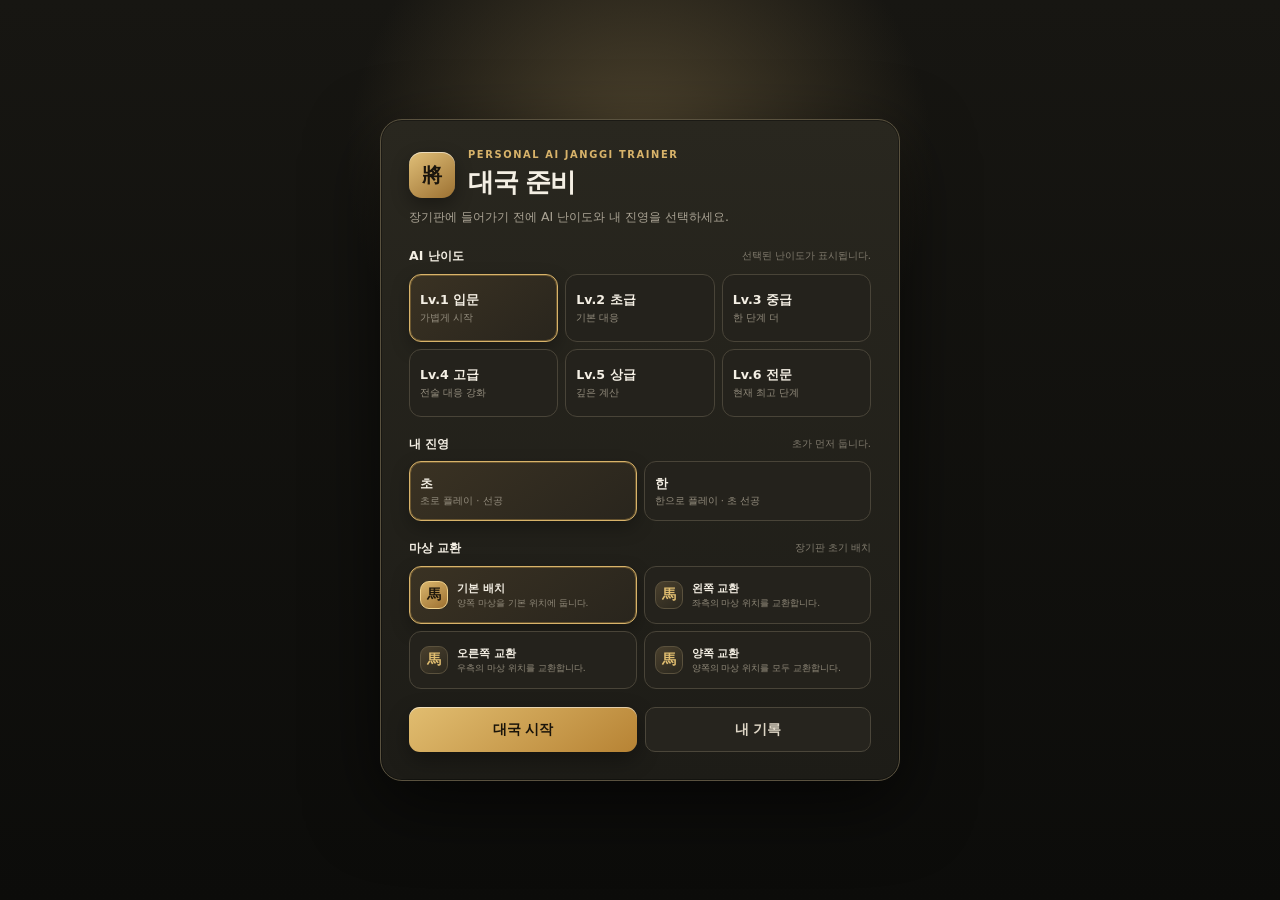
==== projects/personal-ai-janggi-trainer-by-gpt/index.html @ 37c1b03c "feat(progress): persist local outcomes and show learning results" ====
<!doctype html>
<html lang="ko">
<head>
  <meta charset="utf-8">
  <meta name="viewport" content="width=device-width, initial-scale=1">
  <title>개인용 AI 장기 훈련기</title>
  <style>
:root{
  color-scheme:dark;--bg:#10100e;--surface:#201f1a;--surface2:#29271f;
  --ink:#f4efe4;--muted:#aaa394;--line:#4a4437;--gold:#d8b36a;--gold2:#f0d18c;
  --cho:#00a63c;--han:#e30613;--board:#d9b16b;--board-dark:#5a3a1d;--board-grid:#69471f;
  --accent:#d7a94f;--shadow:0 24px 70px #0009;
}
*{box-sizing:border-box}[hidden]{display:none!important}
html,body{width:100%;height:100%;margin:0;overflow:hidden}
body{background:radial-gradient(circle at 50% -15%,#3a3427 0%,transparent 42%),linear-gradient(180deg,#171612 0%,#0c0c0a 100%);color:var(--ink);font:14px/1.4 system-ui,-apple-system,BlinkMacSystemFont,"Segoe UI",sans-serif;-webkit-font-smoothing:antialiased}
body:before{content:"";position:fixed;inset:0;pointer-events:none;opacity:.16;background:radial-gradient(circle at 50% 50%,transparent 0 48%,#000 100%)}
button,select{font:inherit}button{border:0}button:disabled{opacity:.45;cursor:wait}
button:focus-visible,select:focus-visible{outline:2px solid var(--gold2);outline-offset:2px}
.app-shell{width:100%;height:100dvh;position:relative}

/* Match lobby */
.setup-screen{position:absolute;inset:0;z-index:40;display:grid;place-items:center;padding:18px;background:radial-gradient(circle at 50% 18%,#51462f 0%,transparent 30%),linear-gradient(180deg,#171612 0%,#0c0c0a 100%)}
.setup-screen.modal{background:#070706d9;backdrop-filter:blur(10px);place-items:start center;overflow-y:auto;overscroll-behavior:contain}
.setup-card{width:min(520px,100%);max-height:calc(100dvh - 28px);overflow:auto;padding:28px;background:linear-gradient(180deg,#29271f 0%,#1d1c17 100%);border:1px solid #5a523f;border-radius:22px;box-shadow:var(--shadow),0 0 0 1px #0005 inset}
.setup-screen.modal .setup-card{width:min(500px,calc(100vw - 24px));padding:24px;max-height:none;overflow:visible;position:relative;z-index:1;pointer-events:auto;margin:auto 0}
.setup-brand{display:flex;align-items:center;gap:13px;margin-bottom:7px}
.brand-mark{width:46px;height:46px;border-radius:13px;display:grid;place-items:center;background:linear-gradient(145deg,#e0bf78,#9c7132);color:#1a150d;font-family:"Noto Serif CJK KR","Noto Serif KR",serif;font-weight:950;font-size:1.25rem;box-shadow:0 7px 18px #0005,inset 0 1px #fff8}
.setup-kicker{font-size:.62rem;color:var(--gold);font-weight:900;letter-spacing:.16em}
.setup-title{margin:2px 0 0;font-size:1.65rem;letter-spacing:-.05em}
.setup-subtitle{margin:0 0 22px;color:var(--muted);font-size:.78rem}
.setup-heading{display:flex;align-items:center;justify-content:space-between;gap:10px;margin:18px 0 9px}.setup-heading h2{margin:0;font-size:.78rem;font-weight:900}.setup-heading small{color:#817b6e;font-size:.62rem}
.level-grid{display:grid;grid-template-columns:repeat(3,minmax(0,1fr));gap:7px}
.level-option,.side-option{min-height:68px;padding:10px;border:1px solid #494438;border-radius:12px;background:#24221c;color:var(--ink);text-align:left;cursor:pointer;transition:border-color .15s,background .15s,transform .15s,box-shadow .15s}
.level-option:hover,.side-option:hover{transform:translateY(-1px);border-color:#71664f}
.level-option.selected,.side-option.selected{border-color:var(--gold);background:linear-gradient(145deg,#3a3223,#29251d);box-shadow:0 0 0 1px #d7a94f55 inset,0 7px 18px #0004}
.option-title{display:block;font-weight:900;font-size:.79rem}.option-sub{display:block;margin-top:3px;color:#948d7e;font-size:.62rem;line-height:1.3}
.side-grid{display:grid;grid-template-columns:1fr 1fr;gap:7px}.side-option{min-height:60px}
.setup-select-row{display:grid;grid-template-columns:70px minmax(0,1fr);gap:8px;align-items:center}.setup-select-row label{font-size:.68rem;font-weight:850;color:#a39b8b}
.setup-variant-grid{display:grid;grid-template-columns:repeat(2,minmax(0,1fr));gap:7px}
.setup-variant{min-height:58px;padding:8px 10px;display:flex;align-items:center;gap:9px;border:1px solid #494438;border-radius:12px;background:#24221c;color:var(--ink);text-align:left;cursor:pointer;transition:border-color .15s,background .15s,transform .15s,box-shadow .15s}
.setup-variant:hover{transform:translateY(-1px);border-color:#71664f}
.setup-variant.selected{border-color:var(--gold);background:linear-gradient(145deg,#3a3223,#29251d);box-shadow:0 0 0 1px #d7a94f55 inset,0 7px 18px #0004}
.setup-variant:disabled{opacity:.45;cursor:wait;transform:none}
.variant-mark{width:28px;height:28px;display:grid;place-items:center;flex:none;border-radius:9px;background:linear-gradient(145deg,#4a402d,#2a271e);border:1px solid #5a513d;color:#e0bd70;font-family:"Noto Serif CJK KR","Noto Serif KR",serif;font-size:.88rem;font-weight:950}
.setup-variant.selected .variant-mark{background:linear-gradient(145deg,#d9b56c,#9d7030);color:#1d160b;border-color:#f0d18c}
.variant-copy{min-width:0}.variant-title{display:block;font-size:.69rem;font-weight:900}.variant-sub{display:block;margin-top:2px;color:#918a7a;font-size:.57rem;line-height:1.2}
.setup-actions{display:flex;gap:8px;margin-top:18px}.setup-actions button{flex:1}
.primary{min-height:45px;padding:9px 14px;border-radius:11px;background:linear-gradient(145deg,#e1bd70,#b78334);color:#1a140a;font-weight:950;box-shadow:0 8px 22px #0005,inset 0 1px #fff8}
.secondary{min-height:40px;padding:8px 12px;border-radius:10px;background:#26241e;color:#ddd5c5;border:1px solid #4b463a;font-weight:850}
.setup-cancel{display:none}
.visually-hidden-select{position:absolute!important;width:1px!important;height:1px!important;padding:0!important;margin:-1px!important;overflow:hidden!important;clip:rect(0,0,0,0)!important;white-space:nowrap!important;border:0!important;opacity:0!important;pointer-events:none!important}

/* Game HUD */
.game-screen{width:100%;height:100dvh;display:grid;grid-template-rows:46px minmax(0,1fr) 46px;gap:5px;padding:7px 9px 8px;position:relative}
.game-header{display:grid;grid-template-columns:minmax(0,1fr) auto minmax(0,1fr);gap:8px;align-items:center;min-width:0}
.game-brand{display:flex;align-items:center;gap:8px;min-width:0}.game-brand .brand-mark{width:30px;height:30px;border-radius:9px;font-size:.8rem}
.game-brand-text{min-width:0}.game-title{font-weight:950;font-size:.82rem;white-space:nowrap;overflow:hidden;text-overflow:ellipsis}.game-sub{font-size:.57rem;color:#8e887c;white-space:nowrap;overflow:hidden;text-overflow:ellipsis}
.turn-chip{display:inline-flex;align-items:center;justify-content:center;gap:6px;min-width:104px;padding:6px 11px;border:1px solid #4c4639;border-radius:999px;background:#24221c;font-size:.65rem;font-weight:900;box-shadow:0 3px 12px #0004}
.turn-dot{width:7px;height:7px;border-radius:50%;background:var(--gold)}
.game-header-actions{display:flex;justify-content:flex-end;gap:6px}.replay-button{min-height:34px;padding:7px 11px;border:1px solid #4b463a;border-radius:10px;background:#24221c;color:#eee5d3;font-weight:900}
.game-main{min-width:0;min-height:0;display:grid;grid-template-rows:auto minmax(0,1fr) auto;gap:4px}
.players{display:contents}
.player-card.opponent{grid-column:1;grid-row:1}
.board-wrap{grid-column:1;grid-row:2}
.player-card.me{grid-column:1;grid-row:3}
.player-card{min-width:0;padding:6px 9px;border:1px solid #403c32;border-radius:10px;background:linear-gradient(180deg,#24231e,#1c1b17);box-shadow:0 4px 14px #0004}
.player-card.me{border-color:#6b5731}.player-card.opponent{border-color:#3f3b31}.players>.status-chip{display:none}
.player-top{display:flex;align-items:center;gap:6px;min-width:0}.player-dot{width:7px;height:7px;border-radius:50%;background:#888175;flex:none}
.player-card.side-cho .player-dot{background:var(--cho)}.player-card.side-han .player-dot{background:var(--han)}
.player-name{font-size:.67rem;font-weight:900;white-space:nowrap;overflow:hidden;text-overflow:ellipsis}.player-level{margin-left:auto;color:#9d9586;font-size:.58rem;white-space:nowrap}.player-sub{display:none}
.board-wrap{min-width:0;min-height:0;display:grid;place-items:center;overflow:hidden}
.board{position:relative;width:min(82vw,calc((100dvh - 188px) * 8 / 9),900px);height:auto;aspect-ratio:8/9;background:var(--board);border:7px solid var(--board-dark);border-radius:8px;box-shadow:0 22px 50px #0009,0 3px 8px #0005,inset 0 0 0 1px #e4bd7a;touch-action:manipulation;overflow:hidden}
.board:before{content:"";position:absolute;inset:0;pointer-events:none;box-shadow:inset 0 0 28px #5b391c2b}
.board-lines{position:absolute;inset:5%;width:90%;height:90%;pointer-events:none}.board-lines g{stroke:var(--board-grid)}
.cell{position:absolute;box-sizing:border-box;display:grid;place-items:center;width:8.4%;aspect-ratio:1;left:0;top:0;margin:0;padding:0;transform:translate(-50%,-50%);background:transparent;color:#211605;border:0;cursor:pointer;z-index:1;touch-action:manipulation;-webkit-tap-highlight-color:transparent}
.cell.legal{border-radius:50%;box-shadow:inset 0 0 0 3px #fff3a0;background:#d6a94c26}.cell.selected{outline:4px solid #e7b953;outline-offset:-2px;border-radius:50%}
.cell.selected .piece{box-shadow:0 0 0 4px #e7b953,0 3px 6px #0006,inset 0 0 0 1px #fff9}
.cell.last-move-from{outline:2px dashed #e0b15a;outline-offset:-4px;background:#d9a94b12}.cell.last-move-to{outline:3px solid #e0b15a;outline-offset:-4px;background:#d9a94b2a}
.cell.last-move-to .piece{box-shadow:0 0 0 3px #e0b15a,0 3px 6px #0005,inset 0 0 0 1px #fff}
.piece{width:82%;aspect-ratio:1;border-radius:50%;display:grid;place-items:center;overflow:hidden;background:radial-gradient(circle at 35% 28%,#fffdf7 0%,#f2e4ca 48%,#d6c09b 100%);border:2px solid #6e5a3f;box-shadow:0 3px 6px #0005,inset 0 0 0 1px #fff9;font-family:"Noto Serif CJK KR","Noto Serif KR",serif;font-weight:900;line-height:.95;font-size:clamp(16px,3.2vh,30px);letter-spacing:-.08em;padding:0 .03em;white-space:nowrap}
.piece-cho{color:var(--cho);border-color:#00832f}.piece-han{color:var(--han);border-color:#b8000d}
.board-message{position:absolute;left:50%;top:50%;transform:translate(-50%,-50%);z-index:5;min-width:52%;max-width:82%;padding:13px 17px;border-radius:13px;background:#171611ed;color:#fff;text-align:center;pointer-events:none;box-shadow:0 16px 35px #0008;border:1px solid #66583d;font-weight:950;line-height:1.25;font-size:clamp(17px,3.3vh,28px);opacity:0;visibility:hidden;transition:opacity .15s ease,visibility .15s ease}
.board-message.visible{opacity:1;visibility:visible}.board-message-sub{display:block;margin-top:5px;font-size:.53em;font-weight:700;color:#c8c0af}.board-message.thinking .board-message-sub{animation:boardPulse 1.1s ease-in-out infinite}
@keyframes boardPulse{0%,100%{opacity:.5}50%{opacity:1}}
.game-footer{display:grid;grid-template-columns:minmax(0,1fr) auto;gap:7px;align-items:center}
.comment-card{min-width:0;padding:6px 10px;border:1px solid #403c32;border-radius:10px;background:#1e1d18e8;box-shadow:0 4px 14px #0004}
.comment-label{color:var(--gold);font-size:.55rem;font-weight:900;letter-spacing:.04em}#status{margin:1px 0 0;font-size:.66rem;font-weight:800;color:#d8d0c0;white-space:nowrap;overflow:hidden;text-overflow:ellipsis}
.game-actions{display:flex;gap:6px}.game-actions .secondary{min-height:35px;padding:6px 10px}#engine{display:none}
.sr-only{position:absolute;width:1px;height:1px;padding:0;margin:-1px;overflow:hidden;clip:rect(0,0,0,0);white-space:nowrap;border:0}
.match-result{position:absolute;z-index:20;left:50%;top:50%;transform:translate(-50%,-50%);width:min(520px,calc(100vw - 24px));padding:18px;background:linear-gradient(180deg,#29271f,#1d1c17);border:1px solid #5a523f;border-radius:18px;box-shadow:0 28px 70px #000b}
.match-result[hidden]{display:none}.result-header{display:flex;align-items:flex-start;gap:8px}.result-kicker{font-size:.57rem;font-weight:900;color:var(--gold);letter-spacing:.08em}.match-result h2{margin:2px 0 0;font-size:1rem}
.result-badge{margin-left:auto;padding:5px 8px;border-radius:999px;background:#24221c;border:1px solid #4a4437;font-size:.59rem;font-weight:900}
.result-grid{display:flex;gap:6px;margin-top:10px}.result-stat{flex:1;padding:8px;border:1px solid #403c32;border-radius:9px;background:#211f1a;min-width:0}.result-stat span{display:block;color:#8f887a;font-size:.55rem}.result-stat strong{display:block;margin-top:2px;font-size:.68rem;white-space:nowrap;overflow:hidden;text-overflow:ellipsis}
.result-note{margin:9px 0 0;color:#989182;font-size:.65rem;line-height:1.45}.result-actions{display:grid;grid-template-columns:1fr 1fr 1fr;gap:6px;margin-top:12px}
.utility-modal{position:fixed;inset:0;z-index:80;display:grid;place-items:center;padding:12px;background:#050504d9;backdrop-filter:blur(9px)}
.utility-modal[hidden]{display:none!important}
.utility-card{width:min(760px,100%);max-height:90dvh;overflow:auto;padding:18px;background:linear-gradient(180deg,#29271f,#1d1c17);border:1px solid #5a523f;border-radius:18px;box-shadow:0 28px 70px #000b}
.utility-head{display:flex;align-items:center;gap:12px;margin-bottom:12px}
.utility-head h2{font-size:1.05rem;margin:0}.utility-subtitle{color:#a69e8d;font-size:.68rem;margin:3px 0 0}
.utility-close{margin-left:auto;min-width:38px;min-height:36px;border:1px solid #4b463a;border-radius:10px;background:#24221c;color:#eee5d3;font-weight:900}
.utility-content{display:grid;gap:12px}
.learning-section{padding:12px;border:1px solid #403c32;border-radius:12px;background:#211f1a;min-width:0}
.learning-section h3{margin:0 0 9px;font-size:.82rem;color:#e8d5a8}
.learning-section[hidden]{display:none!important}
.analysis-grid{display:grid;grid-template-columns:repeat(2,minmax(0,1fr));gap:8px}
.analysis-field{padding:8px;border:1px solid #403c32;border-radius:9px;background:#191814;min-width:0}
.analysis-field span{display:block;font-size:.62rem;color:#9d9586}
.analysis-field strong{display:block;margin-top:3px;font-size:.78rem;overflow-wrap:anywhere}
.analysis-copy{font-size:.76rem;line-height:1.5;color:#e0d8c8;margin:9px 0 0;white-space:pre-wrap;overflow-wrap:anywhere}
.learning-section ul{margin:7px 0 0;padding-left:20px;display:grid;gap:6px;font-size:.74rem;line-height:1.45}
.progress-summary{display:grid;grid-template-columns:repeat(4,minmax(0,1fr));gap:7px}
.progress-stat{padding:10px;border:1px solid #403c32;border-radius:10px;background:#191814;min-width:0}
.progress-stat span{display:block;font-size:.62rem;color:#9d9586}
.progress-stat strong{display:block;margin-top:4px;font-size:1rem;overflow-wrap:anywhere}
.progress-level-row{display:grid;grid-template-columns:80px 1fr auto;gap:8px;align-items:center;margin:8px 0;font-size:.72rem}
.progress-track{height:7px;border-radius:999px;background:#3b382f;overflow:hidden}
.progress-track span{display:block;height:100%;background:linear-gradient(90deg,#a8803a,#e1bf72);border-radius:999px}
.progress-note{font-size:.68rem;line-height:1.5;color:#a69e8d;margin:0 0 10px}
.utility-actions{display:flex;justify-content:flex-end;gap:8px;margin-top:12px}
.utility-actions button{min-height:38px}
@media (max-width:600px){
 .utility-card{padding:13px;max-height:92dvh}.analysis-grid{grid-template-columns:1fr 1fr}.progress-summary{grid-template-columns:repeat(2,minmax(0,1fr))}
 .progress-level-row{grid-template-columns:65px minmax(30px,1fr) auto;gap:6px;font-size:.65rem}
 .result-actions{grid-template-columns:1fr}.match-result{max-height:88dvh;overflow:auto}
}
@media (max-width:600px){
  .game-screen{grid-template-rows:40px minmax(0,1fr) 43px;padding:5px 6px 6px;gap:3px}.game-brand .brand-mark{width:27px;height:27px;font-size:.72rem}
  .game-title{font-size:.72rem}.game-sub{display:none}.turn-chip{min-width:90px;padding:5px 8px;font-size:.58rem}.replay-button{min-height:30px;padding:5px 8px;font-size:.62rem}
  .players{gap:4px}.player-card{padding:5px 7px}.player-name{font-size:.6rem}.player-level{font-size:.52rem}
  .board{width:min(94vw,calc((100dvh - 164px) * 8 / 9));border-width:5px}.piece{font-size:clamp(16px,4.5vw,25px)}
  .setup-variant-grid{grid-template-columns:1fr}.setup-variant{min-height:54px}
  .comment-card{padding:5px 8px}.comment-label{font-size:.5rem}#status{font-size:.58rem}.game-actions .secondary{min-height:32px;padding:5px 7px;font-size:.58rem}
  .setup-card{padding:22px 18px}.setup-title{font-size:1.4rem}.level-option{min-height:62px;padding:8px}.option-title{font-size:.72rem}.option-sub{font-size:.57rem}
}
@media (max-height:620px) and (min-width:601px){
  .game-screen{grid-template-rows:40px minmax(0,1fr) 40px;padding:5px;gap:3px}.player-card{padding:4px 8px}.board{width:min(70vw,calc((100dvh - 100px) * 8 / 9))}
}
</style>
</head>
<body>
<main class="app-shell">
  <section id="setup-screen" class="setup-screen" aria-label="대국 설정">
    <div class="setup-card">
      <div class="setup-brand">
        <div class="brand-mark" aria-hidden="true">將</div>
        <div>
          <div class="setup-kicker">PERSONAL AI JANGGI TRAINER</div>
          <h1 class="setup-title">대국 준비</h1>
        </div>
      </div>
      <p class="setup-subtitle">장기판에 들어가기 전에 AI 난이도와 내 진영을 선택하세요.</p>

      <div class="setup-heading"><h2>AI 난이도</h2><small id="ai-level-note">선택된 난이도가 표시됩니다.</small></div>
      <div class="level-grid" id="ai-level-options">
        <button class="level-option selected" type="button" data-level="1"><span class="option-title">Lv.1 입문</span><span class="option-sub">가볍게 시작</span></button>
        <button class="level-option" type="button" data-level="2"><span class="option-title">Lv.2 초급</span><span class="option-sub">기본 대응</span></button>
        <button class="level-option" type="button" data-level="3"><span class="option-title">Lv.3 중급</span><span class="option-sub">한 단계 더</span></button>
        <button class="level-option" type="button" data-level="4"><span class="option-title">Lv.4 고급</span><span class="option-sub">전술 대응 강화</span></button>
        <button class="level-option" type="button" data-level="5"><span class="option-title">Lv.5 상급</span><span class="option-sub">깊은 계산</span></button>
        <button class="level-option" type="button" data-level="6"><span class="option-title">Lv.6 전문</span><span class="option-sub">현재 최고 단계</span></button>
      </div>

      <div class="setup-heading"><h2>내 진영</h2><small id="orientation-note">초가 먼저 둡니다.</small></div>
      <div class="side-grid" id="side-options">
        <button class="side-option selected" type="button" data-side="cho"><span class="option-title">초</span><span class="option-sub">초로 플레이 · 선공</span></button>
        <button class="side-option" type="button" data-side="han"><span class="option-title">한</span><span class="option-sub">한으로 플레이 · 초 선공</span></button>
      </div>

      <div class="setup-heading"><h2>마상 교환</h2><small>장기판 초기 배치</small></div>
      <div class="setup-variant-grid" id="setup-variant-options">
        <button class="setup-variant selected" type="button" data-setup="classic" aria-pressed="true"><span class="variant-mark" aria-hidden="true">馬</span><span class="variant-copy"><span class="variant-title">기본 배치</span><span class="variant-sub">양쪽 마상을 기본 위치에 둡니다.</span></span></button>
        <button class="setup-variant" type="button" data-setup="left" aria-pressed="false"><span class="variant-mark" aria-hidden="true">馬</span><span class="variant-copy"><span class="variant-title">왼쪽 교환</span><span class="variant-sub">좌측의 마상 위치를 교환합니다.</span></span></button>
        <button class="setup-variant" type="button" data-setup="right" aria-pressed="false"><span class="variant-mark" aria-hidden="true">馬</span><span class="variant-copy"><span class="variant-title">오른쪽 교환</span><span class="variant-sub">우측의 마상 위치를 교환합니다.</span></span></button>
        <button class="setup-variant" type="button" data-setup="both" aria-pressed="false"><span class="variant-mark" aria-hidden="true">馬</span><span class="variant-copy"><span class="variant-title">양쪽 교환</span><span class="variant-sub">양쪽의 마상 위치를 모두 교환합니다.</span></span></button>
      </div>
      <div class="setup-actions">
        <button class="primary" id="reset" type="button">대국 시작</button>
        <button class="secondary" id="progress-open" type="button">내 기록</button>
      </div>
    </div>

    <select id="player-side" class="visually-hidden-select" aria-label="내 진영">
      <option value="cho">초</option><option value="han">한</option>
    </select>
    <select id="setup" class="visually-hidden-select" aria-label="장기판 배치">
      <option value="classic">기본 배치</option><option value="left">왼쪽 교환</option><option value="right">오른쪽 교환</option><option value="both">양쪽 교환</option>
    </select>
    <select id="ai-level" class="visually-hidden-select" aria-label="AI 레벨">
      <option value="1">Lv.1 입문</option><option value="2">Lv.2 초급</option><option value="3">Lv.3 중급</option>
      <option value="4">Lv.4 고급</option><option value="5">Lv.5 상급</option><option value="6">Lv.6 전문</option>
    </select>
  </section>

  <section id="game-screen" class="game-screen" hidden aria-label="장기 대국">
    <header class="game-header">
      <div class="game-brand">
        <div class="brand-mark" aria-hidden="true">將</div>
        <div class="game-brand-text">
          <div class="game-title">개인 AI 장기</div>
          <div class="game-sub" id="opponent-meta">AI</div>
        </div>
      </div>

      <div class="turn-chip">
        <span class="turn-dot" aria-hidden="true"></span>
        <span id="turn">내 차례</span>
      </div>

      <div class="game-header-actions">
        <button class="replay-button" id="replay-button" type="button">재대국</button>
      </div>
    </header>

    <div class="game-main">
      <div class="players">
        <div class="player-card opponent side-han" id="opponent-card">
          <div class="player-top">
            <span class="player-dot" aria-hidden="true"></span>
            <span class="player-name" id="opponent-name">기준 AI · 한</span>
            <span class="player-level" id="opponent-level">Lv.1 입문</span>
          </div>
        </div>
        <span class="status-chip" id="status-context">내 차례</span>
        <div class="player-card me side-cho" id="player-card">
          <div class="player-top">
            <span class="player-dot" aria-hidden="true"></span>
            <span class="player-name" id="player-name">나 · 초</span>
            <span class="player-level" id="player-rating">—</span>
          </div>
        </div>
      </div>

      <div class="board-wrap">
        <div class="board" id="board" aria-label="9열 10행 장기판"></div>
      </div>
    </div>

    <footer class="game-footer">
      <div class="comment-card">
        <div class="comment-label">착수 평가</div>
        <p id="status">현재 대국 상태를 불러오는 중입니다…</p>
      </div>
      <div class="game-actions">
        <button class="secondary" id="analysis-open" type="button" hidden>착수 분석</button>
        <button class="secondary" id="undo" disabled>한 턴 되돌리기</button>
      </div>
    </footer>

    <section class="match-result" id="match-result" hidden aria-live="polite">
      <div class="result-header">
        <div>
          <div class="result-kicker">대국 종료</div>
          <h2 id="match-result-title">대국 결과</h2>
        </div>
        <div class="result-badge" id="match-result-badge">미평가</div>
      </div>
      <div class="result-grid">
        <div class="result-stat"><span>선택한 난이도</span><strong id="match-result-level">Lv.1 입문</strong></div>
        <div class="result-stat"><span>누적 대국</span><strong id="match-result-record">0전</strong></div>
        <div class="result-stat"><span>훈련 정답률</span><strong id="match-result-training">기록 없음</strong></div>
      </div>
      <p class="result-note" id="match-result-note">대국 결과와 훈련 성과는 이 브라우저에 연습 기록으로 저장됩니다. AI 실력 평점은 아직 제공하지 않습니다.</p>
      <div class="result-actions">
        <button class="primary" id="postgame-review">대국 복기 시작</button>
        <button class="secondary" id="postgame-training">훈련 문제 만들기</button>
        <button class="secondary" id="postgame-reset">새 대국</button>
      </div>
    </section>
  </section>

  <section id="learning-modal" class="utility-modal" hidden aria-hidden="true" aria-label="착수 분석 및 학습">
    <div class="utility-card" role="dialog" aria-modal="true" aria-labelledby="learning-modal-title">
      <header class="utility-head">
        <div><h2 id="learning-modal-title">학습</h2><p class="utility-subtitle" id="learning-modal-subtitle">대국을 바탕으로 확인하는 학습 정보입니다.</p></div>
        <button id="learning-close" class="utility-close" type="button" aria-label="학습 창 닫기">닫기</button>
      </header>
      <div class="utility-content" id="learning-content">
        <section id="analysis" class="learning-section" hidden>
          <h3>착수 분석</h3>
          <div class="analysis-grid">
            <div class="analysis-field"><span>내가 둔 수</span><strong id="played">—</strong></div>
            <div class="analysis-field"><span>AI 추천 수</span><strong id="recommended">—</strong></div>
            <div class="analysis-field"><span>착수 평가</span><strong id="severity">—</strong></div>
            <div class="analysis-field"><span>평가 변화</span><strong id="delta">—</strong></div>
            <div class="analysis-field"><span>전술 위험</span><strong id="tactical-risk">—</strong></div>
            <div class="analysis-field"><span>전술 패턴</span><strong id="tactical-motif">—</strong></div>
          </div>
          <p class="analysis-copy" id="analysis-note">분석 설명이 없습니다.</p>
          <p class="analysis-copy" id="pv"></p>
          <div id="next-action" class="analysis-copy" hidden><strong>다음 행동:</strong> <span id="action-text"></span></div>
        </section>
        <section id="review-panel" class="learning-section" hidden>
          <h3>대국 복기</h3>
          <p class="analysis-copy"><strong>검토한 착수:</strong> <span id="reviewed-count">0</span> · <strong>건너뛴 착수:</strong> <span id="review-skipped">0</span></p>
          <h4>실수·전술 신호</h4><ul id="review-reasons"></ul>
          <h4>착수 평가 분포</h4><ul id="review-severity"></ul>
          <h4>다시 확인할 착수</h4><ul id="review-details"></ul>
          <div class="utility-actions"><button id="learning-train-from-review" class="primary" type="button">복기에서 훈련 문제 만들기</button></div>
        </section>
        <section id="training-panel" class="learning-section" hidden>
          <h3>포지션 훈련</h3>
          <p id="training-summary" class="analysis-copy"></p>
          <p class="analysis-copy">현재 세션 정답률: <strong id="training-accuracy">0%</strong></p>
          <p class="analysis-copy" id="reason-accuracy-summary"></p>
          <ul id="training-list"></ul>
          <div id="training-result" class="analysis-copy" hidden></div>
          <div class="utility-actions"><button id="learning-train-close" class="secondary" type="button">훈련 화면으로 돌아가기</button></div>
        </section>
      </div>
    </div>
  </section>

  <section id="progress-modal" class="utility-modal" hidden aria-hidden="true" aria-label="내 기록">
    <div class="utility-card" role="dialog" aria-modal="true" aria-labelledby="progress-modal-title">
      <header class="utility-head">
        <div><h2 id="progress-modal-title">내 기록</h2><p class="utility-subtitle">이 브라우저에 저장된 개인 연습 기록입니다.</p></div>
        <button id="progress-close" class="utility-close" type="button" aria-label="내 기록 닫기">닫기</button>
      </header>
      <p class="progress-note" id="progress-note"></p>
      <div class="progress-summary" id="progress-summary"></div>
      <section class="learning-section">
        <h3>난이도별 대국 성적</h3>
        <div id="progress-level-list"></div>
      </section>
      <section class="learning-section">
        <h3>최근 대국</h3>
        <ul id="progress-game-list"></ul>
      </section>
      <section class="learning-section">
        <h3>최근 7일 훈련 기록</h3>
        <ul id="progress-training-list"></ul>
      </section>
      <div class="utility-actions"><button id="progress-close-bottom" class="secondary" type="button">닫기</button></div>
    </div>
  </section>

  <div id="heading" class="sr-only" aria-live="polite"></div>
  <div id="game-message" class="sr-only" aria-live="polite"></div>

  <div class="dashboard" id="compat-dashboard" hidden></div>
  <div id="runtime-compat" hidden aria-hidden="true">
    <button id="settings-toggle" type="button"></button>
    <button id="learning-toggle" type="button"></button>
    <button id="learning-review" type="button"></button>
    <button id="learning-training" type="button"></button>
    <button id="review" type="button"></button>
    <button id="training" type="button"></button>
    <button id="engine" type="button"></button>
    <span id="match-badge"></span><span id="opponent-rating"></span>
    <span id="player-record"></span><span id="player-rating-status"></span>
    <span id="player-rating-card"></span><span id="player-games"></span><span id="player-win-rate"></span>
    <span id="player-assessment-state"></span><span id="player-assessment-note"></span>
    <div class="journey"><span class="journey-step" data-stage="match"></span><span class="journey-step" data-stage="analysis"></span><span class="journey-step" data-stage="assessment"></span><span class="journey-step" data-stage="review"></span><span class="journey-step" data-stage="training"></span><span class="journey-step" data-stage="growth"></span></div>
  </div>
</main>

<script>
    const pieceLabels = {
      'guard':'士', 'elephant':'象', 'horse':'馬', 'chariot':'車', 'cannon':'包'
    };
    const severityLabels = {
      'recommended':'추천 수',
      'acceptable':'괜찮은 대안',
      'inaccuracy':'부정확한 수',
      'major_mistake':'큰 실수',
      'unavailable':'분석 불가'
    };
    const tacticalRiskLabels = {
      'none':'없음',
      'immediate_capture':'즉시 잡힐 수 있음(되잡기 가능)',
      'hanging_piece':'기물이 걸려 있음'
    };
    const tacticalMotifLabels = {
      'double_attack':'다음 수에 두 기물 동시 공격 가능'
    };
    const reasonLabels = {
      'hanging_piece':'기물 걸림',
      'immediate_capture':'즉시 잡힘/교환',
      'double_attack':'두 기물 동시 공격 경고',
      'score_deviation':'추천수 대비 평가 차이',
      'capture':'잡기',
      'check':'장군'
    };
    const sideLabels = { 'cho':'초', 'han':'한' };
    function displayPieceLabel(piece) {
      if (!piece) return '';
      if (piece.kind === 'general') return piece.side === 'cho' ? '楚' : '將';
      if (piece.kind === 'soldier') return piece.side === 'cho' ? '卒' : '兵';
      return pieceLabels[piece.kind] || '?';
    }
    const statusLabels = {
      'playing':'진행 중',
      'cho_win':'초 승',
      'han_win':'한 승',
      'draw_bikjang':'빅장 무승부',
      'draw_repetition':'반복 무승부',
      'draw_consecutive_pass':'연속 한수쉼 무승부',
      'draw_stalemate':'스테일메이트 무승부'
    };
    const pieceMoveHints = {
      'general':'왕은 궁성 안에서 한 칸씩 이동합니다. 궁성 대각선도 사용할 수 있습니다.',
      'guard':'사는 궁성 안에서 한 칸씩 이동하며 궁성 대각선을 따라 이동할 수 있습니다.',
      'elephant':'상은 2칸×3칸 또는 3칸×2칸으로 이동하며 중간 경유점 두 곳이 모두 비어 있어야 합니다.',
      'horse':'마는 한 칸을 직선으로 이동한 뒤 한 칸을 대각선으로 이동합니다. 첫 칸이 막히면 움직일 수 없습니다.',
      'chariot':'차는 가로 또는 세로로 이동하며, 일반적으로 앞을 막는 기물이 없어야 합니다.',
      'cannon':'포는 한 기물을 정확히 하나 넘어서 이동하거나 잡습니다. 포끼리는 포를 넘는 데 사용할 수 없습니다.',
      'soldier':'졸/병은 앞으로 한 칸 또는 옆으로 한 칸 이동할 수 있으며 궁성 안에서는 대각선 이동이 가능합니다.'
    };
    const board = document.querySelector('#board');
    const status = document.querySelector('#status');
    const turn = document.querySelector('#turn');
    const gameMessage = document.querySelector('#game-message');
    const heading = document.querySelector('#heading');
    const setup = document.querySelector('#setup');
    const playerSide = document.querySelector('#player-side');
    const aiLevel = document.querySelector('#ai-level');
    const aiLevelNote = document.querySelector('#ai-level-note');
    const orientationNote = document.querySelector('#orientation-note');
    const reset = document.querySelector('#reset');
    const undo = document.querySelector('#undo');
    const engine = document.querySelector('#engine');
    const review = document.querySelector('#review');
    const training = document.querySelector('#training');
    const analysisPanel = document.querySelector('#analysis');
    const matchBadge = document.querySelector('#match-badge');
    const statusContext = document.querySelector('#status-context');
    const journeySteps = [...document.querySelectorAll('.journey-step')];
    const matchResult = document.querySelector('#match-result');
    const matchResultTitle = document.querySelector('#match-result-title');
    const matchResultBadge = document.querySelector('#match-result-badge');
    const matchResultLevel = document.querySelector('#match-result-level');
    const matchResultRecord = document.querySelector('#match-result-record');
    const matchResultTraining = document.querySelector('#match-result-training');
    const analysisOpen = document.querySelector('#analysis-open');
    const progressOpen = document.querySelector('#progress-open');
    const learningModal = document.querySelector('#learning-modal');
    const learningModalTitle = document.querySelector('#learning-modal-title');
    const learningModalSubtitle = document.querySelector('#learning-modal-subtitle');
    const learningClose = document.querySelector('#learning-close');
    const learningTrainFromReview = document.querySelector('#learning-train-from-review');
    const learningTrainClose = document.querySelector('#learning-train-close');
    const progressModal = document.querySelector('#progress-modal');
    const progressClose = document.querySelector('#progress-close');
    const progressCloseBottom = document.querySelector('#progress-close-bottom');
    const progressNote = document.querySelector('#progress-note');
    const progressSummary = document.querySelector('#progress-summary');
    const progressLevelList = document.querySelector('#progress-level-list');
    const progressGameList = document.querySelector('#progress-game-list');
    const progressTrainingList = document.querySelector('#progress-training-list');
    const matchResultNote = document.querySelector('#match-result-note');
    const postgameReview = document.querySelector('#postgame-review');
    const postgameTraining = document.querySelector('#postgame-training');
    const postgameReset = document.querySelector('#postgame-reset');
    const opponentCard = document.querySelector('#opponent-card');
    const playerCard = document.querySelector('#player-card');
    const opponentName = document.querySelector('#opponent-name');
    const opponentRating = document.querySelector('#opponent-rating');
    const opponentLevel = document.querySelector('#opponent-level');
    const opponentMeta = document.querySelector('#opponent-meta');
    const playerRating = document.querySelector('#player-rating');
    const playerRecord = document.querySelector('#player-record');
    const playerRatingStatus = document.querySelector('#player-rating-status');
    const playerRatingCard = document.querySelector('#player-rating-card');
    const playerGames = document.querySelector('#player-games');
    const playerWinRate = document.querySelector('#player-win-rate');
    const playerAssessmentState = document.querySelector('#player-assessment-state');
    const playerAssessmentNote = document.querySelector('#player-assessment-note');
    const reviewPanel = document.querySelector('#review-panel');
    const severity = document.querySelector('#severity');
    const played = document.querySelector('#played');
    const recommended = document.querySelector('#recommended');
    const delta = document.querySelector('#delta');
    const tacticalRisk = document.querySelector('#tactical-risk');
    const tacticalMotif = document.querySelector('#tactical-motif');
    const pv = document.querySelector('#pv');
    const analysisNote = document.querySelector('#analysis-note');
    const nextAction = document.querySelector('#next-action');
    const actionText = document.querySelector('#action-text');
    const reviewedCount = document.querySelector('#reviewed-count');
    const reviewSkipped = document.querySelector('#review-skipped');
    const reviewReasons = document.querySelector('#review-reasons');
    const reviewSeverity = document.querySelector('#review-severity');
    const reviewDetails = document.querySelector('#review-details');
    const trainingPanel = document.querySelector('#training-panel');
    const trainingSummary = document.querySelector('#training-summary');
    const dashboard = document.querySelector('.dashboard');
    const settingsToggle = document.querySelector('#settings-toggle');
    const learningToggle = document.querySelector('#learning-toggle');
    const learningReview = document.querySelector('#learning-review');
    const learningTraining = document.querySelector('#learning-training');
    const trainingAccuracy = document.querySelector('#training-accuracy');
    const reasonAccuracySummary = document.querySelector('#reason-accuracy-summary');
    const trainingList = document.querySelector('#training-list');
    const trainingResult = document.querySelector('#training-result');
    const setupScreen = document.querySelector('#setup-screen');
    const gameScreen = document.querySelector('#game-screen');
    const replayButton = document.querySelector('#replay-button');
    const levelOptions = [...document.querySelectorAll('[data-level]')];
    const sideOptions = [...document.querySelectorAll('[data-side]')];
    const setupOptions = [...document.querySelectorAll('[data-setup]')];
    let lastMoveCoaching = null;
    let latestMoveAnalysis = null;
    let latestReviewResult = null;
    let hasTrainingResults = false;
    let snapshot = null;
    let selected = null;
    let busy = false;
    let trainingProblems = [];
    let activeTrainingProblem = null;
    let trainingPosition = null;
    let pendingPlayerMove = null;

    const PROGRESS_STORAGE_KEY = 'personal-ai-janggi-progress-v1';
    const MAX_SAVED_GAMES = 100;
    const MAX_SAVED_TRAINING_DAYS = 365;
    let progressStorageAvailable = true;
    let progressNotice = '대국 결과와 훈련 성과는 이 브라우저에만 저장됩니다. 다른 브라우저나 기기와 동기화되지 않습니다.';
    let progressData = loadProgressData();
    let activeClientGameId = createLocalId();
    let boardMessage = {title:'', subtitle:'', thinking:false};
    let boardMessageTimer = null;
    let boardMessageToken = 0;

    const HAN_OPENING_DELAY_MS = 900;
    let openingPreview = false;
    let openingPreviewSnapshot = null;

    function currentPosition() {
      return openingPreviewSnapshot || trainingPosition || snapshot;
    }

    function createOpeningPreviewSnapshot(actualSnapshot) {
      if (!actualSnapshot || actualSnapshot.player_side !== 'han') return null;
      const state = actualSnapshot.state;
      if (!state || state.turn !== 'han' || !Array.isArray(state.history) || state.history.length !== 1) return null;
      const openingMove = state.history[0];
      if (!openingMove || openingMove.pass || !Array.isArray(openingMove.src) || !Array.isArray(openingMove.dst)) return null;
      const srcIndex = openingMove.src[1] * 9 + openingMove.src[0];
      const dstIndex = openingMove.dst[1] * 9 + openingMove.dst[0];
      if (srcIndex < 0 || srcIndex >= 90 || dstIndex < 0 || dstIndex >= 90) return null;
      const board = [...state.board];
      if (!board[dstIndex] || board[srcIndex]) return null;
      board[srcIndex] = board[dstIndex];
      board[dstIndex] = null;
      return {
        ...actualSnapshot,
        state: {
          ...state,
          turn: 'cho',
          board,
          history: []
        }
      };
    }

    function setOpeningPreview(actualSnapshot) {
      openingPreviewSnapshot = createOpeningPreviewSnapshot(actualSnapshot);
      openingPreview = Boolean(openingPreviewSnapshot);
      return openingPreview;
    }

    function clearOpeningPreview() {
      openingPreview = false;
      openingPreviewSnapshot = null;
    }

    function pieceAt(index) {
      const view = currentPosition();
      const code = view.state.board[index];
      if (pendingPlayerMove && !trainingPosition) {
        const srcIndex = pendingPlayerMove.src[1] * 9 + pendingPlayerMove.src[0];
        const dstIndex = pendingPlayerMove.dst[1] * 9 + pendingPlayerMove.dst[0];
        if (index === srcIndex) return null;
        if (index === dstIndex) {
          const sourceCode = view.state.board[srcIndex];
          if (!sourceCode) return null;
          const [pendingSide, pendingKind] = sourceCode.split(':');
          return {side: pendingSide, kind: pendingKind};
        }
      }
      if (!code) return null;
      const [side, kind] = code.split(':');
      return {side, kind};
    }

    function boardSide() {
      return snapshot?.player_side || 'cho';
    }

    function displayToState(x, y) {
      return boardSide() === 'cho' ? [8 - x, 9 - y] : [x, y];
    }

    function samePosition(a, b) {
      return JSON.stringify(a) === JSON.stringify(b);
    }

    function legalDestination(src, dst) {
      const view = currentPosition();
      return view.legal_moves.some(move => !move.pass && samePosition(move.src, src) && samePosition(move.dst, dst));
    }

    function legalDestinations(src) {
      const view = currentPosition();
      return new Set(view.legal_moves.filter(move => !move.pass && samePosition(move.src, src)).map(move => JSON.stringify(move.dst)));
    }

    function formatPosition(position) {
      if (!Array.isArray(position) || position.length !== 2) return '?';
      const [x, y] = position;
      if (!Number.isInteger(x) || !Number.isInteger(y) || x < 0 || x >= 9 || y < 0 || y >= 10) return '?';
      return String.fromCharCode(97 + x) + String(y + 1);
    }

    function formatMove(move) {
      if (!move || move.pass) return '패스';
      return formatPosition(move.src) + ' → ' + formatPosition(move.dst);
    }

    function formatPrincipalVariation(moves, startingSide) {
      if (!Array.isArray(moves) || moves.length === 0) return '없음';
      return moves.map((move, index) => {
        const side = index % 2 === 0 ? startingSide : (startingSide === 'cho' ? 'han' : 'cho');
        const label = sideLabels[side] || side || '?';
        return (index + 1) + '. ' + label + ' ' + formatMove(move);
      }).join('  ·  ');
    }
    function formatDelta(value) {
      if (value === null || value === undefined) return '없음';
      return value > 0 ? `+${value}` : String(value);
    }

    function formatTacticalMotifs(motifs) {
      if (!Array.isArray(motifs) || motifs.length === 0) return '없음';
      return motifs.map(motif => tacticalMotifLabels[motif] || motif).join(', ');
    }

    function showGameMessage(message) {
      if (!message) {
        gameMessage.hidden = true;
        gameMessage.textContent = '';
        return;
      }
      gameMessage.hidden = false;
      gameMessage.textContent = message;
    }

    function clearBoardMessage() {
      boardMessageToken += 1;
      if (boardMessageTimer) {
        clearTimeout(boardMessageTimer);
        boardMessageTimer = null;
      }
      boardMessage = {title:'', subtitle:'', thinking:false};
      const node = board.querySelector('.board-message');
      if (node) {
        node.classList.remove('visible', 'thinking');
        node.querySelector('.board-message-title').textContent = '';
        node.querySelector('.board-message-sub').textContent = '';
        node.querySelector('.board-message-sub').hidden = true;
      }
    }

    function renderBoardMessage() {
      const node = board.querySelector('.board-message');
      if (!node) return;
      const visible = Boolean(boardMessage.title || boardMessage.subtitle);
      node.classList.toggle('visible', visible);
      node.classList.toggle('thinking', boardMessage.thinking);
      node.querySelector('.board-message-title').textContent = boardMessage.title;
      node.querySelector('.board-message-sub').textContent = boardMessage.subtitle;
      node.querySelector('.board-message-sub').hidden = !boardMessage.subtitle;
    }

    function showBoardMessage(title, subtitle = '', {durationMs = 1600, thinking = false} = {}) {
      boardMessageToken += 1;
      const token = boardMessageToken;
      if (boardMessageTimer) {
        clearTimeout(boardMessageTimer);
        boardMessageTimer = null;
      }
      boardMessage = {title, subtitle, thinking};
      renderBoardMessage();
      if (!thinking && durationMs > 0) {
        boardMessageTimer = setTimeout(() => {
          if (token !== boardMessageToken) return;
          boardMessage = {title:'', subtitle:'', thinking:false};
          renderBoardMessage();
          boardMessageTimer = null;
        }, durationMs);
      }
    }

    function terminalMessage(status) {
      const messages = {
        'cho_win':'대국 종료 · 초가 이겼습니다.',
        'han_win':'대국 종료 · 한이 이겼습니다.',
        'draw_bikjang':'대국 종료 · 빅장으로 무승부입니다.',
        'draw_repetition':'대국 종료 · 동일 포지션 반복으로 무승부입니다.',
        'draw_consecutive_pass':'대국 종료 · 연속 한수쉼으로 무승부입니다.',
        'draw_stalemate':'대국 종료 · 스테일메이트로 무승부입니다.'
      };
      return messages[status] || '';
    }

    function moveEventMessage(before, after, moverSide) {
      const parts = [];
      if (before?.in_check && !after?.in_check) {
        parts.push('멍군! ' + (sideLabels[moverSide] || moverSide) + '이(가) 장군을 풀었습니다.');
      }
      if (!before?.in_check && after?.in_check) {
        const targetSide = after.state?.turn;
        parts.push('장군! ' + (sideLabels[moverSide] || moverSide) + '이(가) ' + (sideLabels[targetSide] || targetSide) + '에게 장군을 걸었습니다.');
      }
      if (after?.status && after.status !== 'playing') {
        const terminal = terminalMessage(after.status);
        if (terminal) parts.push(terminal);
      }
      return parts.join(' ');
    }

    function explainIllegalMove(src, dst, view) {
      const piece = pieceAt(src[1] * 9 + src[0]);
      if (!piece) return '선택한 칸에 이동할 기물이 없습니다.';
      const target = pieceAt(dst[1] * 9 + dst[0]);
      if (target && target.side === piece.side) {
        return '같은 편 기물이 있는 칸으로는 이동할 수 없습니다.';
      }
      return pieceMoveHints[piece.kind] || '이 기물의 이동 규칙에 맞지 않는 수입니다.';
    }

    function emptyProgressData() {
      return {version: 1, games: [], trainingDays: []};
    }

    function createLocalId() {
      try {
        if (window.crypto?.randomUUID) return window.crypto.randomUUID();
      } catch {}
      return 'local-' + Date.now().toString(36) + '-' + Math.random().toString(36).slice(2);
    }

    function localDateKey(date = new Date()) {
      const year = date.getFullYear();
      const month = String(date.getMonth() + 1).padStart(2, '0');
      const day = String(date.getDate()).padStart(2, '0');
      return year + '-' + month + '-' + day;
    }

    function nonNegativeInteger(value) {
      return Number.isInteger(value) && value >= 0 ? value : null;
    }

    function loadProgressData() {
      let raw;
      try { raw = window.localStorage.getItem(PROGRESS_STORAGE_KEY); }
      catch {
        progressStorageAvailable = false;
        progressNotice = '브라우저 저장 기능을 사용할 수 없어 현재 세션에서만 기록됩니다.';
        return emptyProgressData();
      }
      if (!raw) return emptyProgressData();
      let parsed;
      try { parsed = JSON.parse(raw); }
      catch {
        progressNotice = '이전에 저장된 기록을 읽을 수 없어 새 기록부터 시작합니다.';
        return emptyProgressData();
      }
      if (!parsed || parsed.version !== 1 || !Array.isArray(parsed.games) || !Array.isArray(parsed.trainingDays)) {
        progressNotice = '저장된 기록 형식이 달라 새 기록부터 시작합니다.';
        return emptyProgressData();
      }
      const games = parsed.games.filter(game =>
        game && typeof game.gameId === 'string' && typeof game.date === 'string' &&
        ['1','2','3','4','5','6'].includes(String(game.level)) &&
        ['win','draw','loss'].includes(game.outcome) &&
        ['cho','han'].includes(game.side) && typeof game.setup === 'string' &&
        nonNegativeInteger(game.moveCount) !== null
      ).map(game => ({
        gameId: game.gameId, date: game.date, level: String(game.level), side: game.side,
        setup: game.setup, outcome: game.outcome, resultStatus: String(game.resultStatus || ''),
        moveCount: game.moveCount
      })).slice(-MAX_SAVED_GAMES);
      const trainingDays = parsed.trainingDays.filter(day =>
        day && typeof day.date === 'string' && nonNegativeInteger(day.attempts) !== null &&
        nonNegativeInteger(day.correct) !== null && day.correct <= day.attempts
      ).map(day => ({date: day.date, attempts: day.attempts, correct: day.correct}))
        .sort((a,b) => a.date.localeCompare(b.date)).slice(-MAX_SAVED_TRAINING_DAYS);
      return {version: 1, games, trainingDays};
    }

    function saveProgressData() {
      try {
        window.localStorage.setItem(PROGRESS_STORAGE_KEY, JSON.stringify(progressData));
        progressStorageAvailable = true;
        return true;
      } catch {
        progressStorageAvailable = false;
        progressNotice = '브라우저 저장 공간을 사용할 수 없어 기록을 이 세션에만 유지합니다.';
        return false;
      }
    }

    function progressOutcome(status, side) {
      if (typeof status !== 'string' || status === 'playing') return null;
      if (status.startsWith('draw_')) return 'draw';
      if (status === 'cho_win') return side === 'cho' ? 'win' : 'loss';
      if (status === 'han_win') return side === 'han' ? 'win' : 'loss';
      return null;
    }

    function recordCompletedGame(currentSnapshot) {
      if (!currentSnapshot || currentSnapshot.status === 'playing') return;
      const outcome = progressOutcome(currentSnapshot.status, currentSnapshot.player_side);
      if (!outcome) return;
      const gameId = typeof currentSnapshot.assessment?.last_game?.game_id === 'string'
        ? currentSnapshot.assessment.last_game.game_id : activeClientGameId;
      if (progressData.games.some(game => game.gameId === gameId)) return;
      progressData.games.push({
        gameId, date: localDateKey(), level: String(currentSnapshot.ai_level || '1'),
        side: currentSnapshot.player_side === 'han' ? 'han' : 'cho',
        setup: String(currentSnapshot.setup || 'classic'), outcome, resultStatus: currentSnapshot.status,
        moveCount: Array.isArray(currentSnapshot.state?.history) ? currentSnapshot.state.history.length : 0
      });
      progressData.games = progressData.games.slice(-MAX_SAVED_GAMES);
      saveProgressData();
    }

    function recordTrainingAttempt(correct) {
      if (typeof correct !== 'boolean') return;
      const date = localDateKey();
      let day = progressData.trainingDays.find(item => item.date === date);
      if (!day) {
        day = {date, attempts: 0, correct: 0};
        progressData.trainingDays.push(day);
      }
      day.attempts += 1;
      if (correct) day.correct += 1;
      progressData.trainingDays = progressData.trainingDays.sort((a,b) => a.date.localeCompare(b.date))
        .slice(-MAX_SAVED_TRAINING_DAYS);
      saveProgressData();
    }

    function getProgressTotals() {
      const training = progressData.trainingDays.reduce((total, day) => ({
        attempts: total.attempts + day.attempts, correct: total.correct + day.correct
      }), {attempts: 0, correct: 0});
      return {
        games: progressData.games.length,
        wins: progressData.games.filter(game => game.outcome === 'win').length,
        draws: progressData.games.filter(game => game.outcome === 'draw').length,
        losses: progressData.games.filter(game => game.outcome === 'loss').length,
        trainingAttempts: training.attempts,
        trainingCorrect: training.correct,
        trainingAccuracy: training.attempts ? training.correct / training.attempts : null
      };
    }

    function appendProgressStat(label, value) {
      const card = document.createElement('div');
      card.className = 'progress-stat';
      const name = document.createElement('span');
      name.textContent = label;
      const total = document.createElement('strong');
      total.textContent = value;
      card.append(name, total);
      progressSummary.append(card);
    }

    function appendEmptyMessage(list, message) {
      const item = document.createElement('li');
      item.textContent = message;
      list.append(item);
    }

    function renderProgressView() {
      const totals = getProgressTotals();
      progressNote.textContent = progressStorageAvailable
        ? progressNotice
        : '브라우저 저장 기능을 사용할 수 없어 기록은 현재 세션에서만 보존됩니다. 새로고침 후 유지되지 않을 수 있습니다.';
      progressSummary.replaceChildren();
      appendProgressStat('누적 대국', totals.games + '전');
      appendProgressStat('승 · 무 · 패', totals.wins + ' · ' + totals.draws + ' · ' + totals.losses);
      appendProgressStat('훈련 시도', totals.trainingAttempts + '회');
      appendProgressStat('훈련 정답률', totals.trainingAccuracy === null ? '기록 없음' : Math.round(totals.trainingAccuracy * 100) + '%');

      progressLevelList.replaceChildren();
      const names = {'1':'입문','2':'초급','3':'중급','4':'고급','5':'상급','6':'전문'};
      const maxGames = Math.max(1, ...['1','2','3','4','5','6'].map(level => progressData.games.filter(game => game.level === level).length));
      ['1','2','3','4','5','6'].forEach(level => {
        const games = progressData.games.filter(game => game.level === level);
        const wins = games.filter(game => game.outcome === 'win').length;
        const draws = games.filter(game => game.outcome === 'draw').length;
        const losses = games.filter(game => game.outcome === 'loss').length;
        const row = document.createElement('div'); row.className = 'progress-level-row';
        const label = document.createElement('strong'); label.textContent = 'Lv.' + level + ' ' + names[level];
        const track = document.createElement('div'); track.className = 'progress-track';
        const fill = document.createElement('span'); fill.style.width = Math.round(games.length / maxGames * 100) + '%'; track.append(fill);
        const result = document.createElement('span');
        result.textContent = games.length ? games.length + '전 · ' + wins + '승 ' + draws + '무 ' + losses + '패' : '기록 없음';
        row.append(label, track, result); progressLevelList.append(row);
      });

      progressGameList.replaceChildren();
      const recentGames = [...progressData.games].reverse().slice(0, 10);
      if (!recentGames.length) appendEmptyMessage(progressGameList, '아직 완료된 대국이 없습니다.');
      recentGames.forEach(game => {
        const item = document.createElement('li');
        const result = game.outcome === 'win' ? '승리' : game.outcome === 'draw' ? '무승부' : '패배';
        item.textContent = game.date + ' · Lv.' + game.level + ' ' + names[game.level] + ' · ' + result + ' · ' + game.moveCount + '수';
        progressGameList.append(item);
      });

      progressTrainingList.replaceChildren();
      const recentTraining = [...progressData.trainingDays].reverse().slice(0, 7);
      if (!recentTraining.length) appendEmptyMessage(progressTrainingList, '아직 훈련 답안을 제출하지 않았습니다.');
      recentTraining.forEach(day => {
        const item = document.createElement('li');
        const rate = day.attempts ? Math.round(day.correct / day.attempts * 100) + '%' : '기록 없음';
        item.textContent = day.date + ' · ' + day.attempts + '회 시도 · ' + day.correct + '회 정답 · 정답률 ' + rate;
        progressTrainingList.append(item);
      });
    }

    function openProgressModal() {
      renderProgressView();
      progressModal.hidden = false;
      progressModal.setAttribute('aria-hidden', 'false');
      progressClose.focus();
    }

    function closeProgressModal() {
      progressModal.hidden = true;
      progressModal.setAttribute('aria-hidden', 'true');
    }

    function showLearningModal(mode) {
      const config = {
        analysis: ['착수 분석', '내 수와 기준 AI의 추천을 비교합니다.'],
        review: ['대국 복기', '최근 착수와 반복된 실수 신호를 확인합니다.'],
        training: ['포지션 훈련', '복기에서 만든 문제를 풀어봅니다.']
      }[mode];
      if (!config) return;
      if (mode === 'analysis' && !latestMoveAnalysis) return;
      if (mode === 'review' && !latestReviewResult) return;
      if (mode === 'training' && !hasTrainingResults) return;
      analysisPanel.hidden = mode !== 'analysis';
      reviewPanel.hidden = mode !== 'review';
      trainingPanel.hidden = mode !== 'training';
      learningModalTitle.textContent = config[0];
      learningModalSubtitle.textContent = config[1];
      learningModal.hidden = false;
      learningModal.setAttribute('aria-hidden', 'false');
      learningClose.focus();
    }

    function closeLearningModal() {
      learningModal.hidden = true;
      learningModal.setAttribute('aria-hidden', 'true');
    }

    function updateControls() {
      const canUndo = Boolean(snapshot?.can_undo);
      reset.disabled = busy;
      progressOpen.disabled = busy;
      analysisOpen.disabled = busy || !latestMoveAnalysis;
      analysisOpen.hidden = !latestMoveAnalysis;
      undo.disabled = busy || !canUndo;
      const hasHistory = Boolean(snapshot?.state?.history?.length);
      engine.disabled = busy || snapshot?.status !== 'playing' || snapshot?.state?.turn !== snapshot?.ai_side;
      review.disabled = busy || !hasHistory;
      training.disabled = busy || !hasHistory;
      learningReview.disabled = busy || !hasHistory;
      learningTraining.disabled = busy || !hasHistory;
      setup.disabled = busy;
      setupOptions.forEach(option => option.disabled = busy);
      playerSide.disabled = busy;
      aiLevel.disabled = busy;
      const terminal = snapshot?.status && snapshot.status !== 'playing';
      postgameReview.disabled = busy || !terminal;
      postgameTraining.disabled = busy || !terminal;
      postgameReset.disabled = busy || !terminal;
    }

    function clearTrainingMode() {
      trainingProblems = [];
      activeTrainingProblem = null;
      trainingPosition = null;
      selected = null;
      hasTrainingResults = false;
      trainingPanel.hidden = true;
      trainingResult.hidden = true;
      trainingResult.textContent = '';
    }

    function renderTrainingMetrics(metrics) {
      const accuracy = Number(metrics?.accuracy || 0);
      trainingAccuracy.textContent = Math.round(accuracy * 100) + '%';
      const attempts = metrics?.reason_attempts || {};
      const correct = metrics?.reason_correct || {};
      const entries = Object.entries(attempts);
      if (entries.length === 0) {
        reasonAccuracySummary.textContent = '';
        return;
      }
      reasonAccuracySummary.textContent = entries.map(([reason, count]) => {
        const hits = Number(correct[reason] || 0);
        const rate = Math.round((hits / count) * 100);
        return (reasonLabels[reason] || reason) + ' ' + rate + '%';
      }).join(' · ');
    }
    function renderTrainingProblems(result) {
      hasTrainingResults = true;
      trainingProblems = result.problems || [];
      activeTrainingProblem = null;
      trainingPosition = null;
      selected = null;
      trainingPanel.hidden = false;
      renderTrainingMetrics(result.metrics);
      const priorityReasons = (result.priority_reason_codes || [])
        .slice(0, 3)
        .map(reason => reasonLabels[reason] || reason);
      const priorityProblems = (result.priority_problem_ids || []).slice(0, 3);
      const problemAttempts = result.metrics?.problem_incorrect || {};
      const repeated = priorityProblems.filter(problemId => Number(problemAttempts[problemId] || 0) > 0);
      const priorityParts = [];
      if (repeated.length) {
        priorityParts.push('반복 오답 문제 ' + repeated.map(problemId => problemId.replace('ply-', '') + '수').join(', '));
      }
      if (priorityReasons.length) {
        priorityParts.push('낮은 정답률 reason ' + priorityReasons.join(', '));
      }
      const diversityNote = result.problem_count > 1 && priorityProblems.length > 1 && result.problem_count > repeated.length
        ? ' 반복 오답만 고르지 않고 다른 문제도 함께 섞었습니다.'
        : '';
      const priorityNote = priorityParts.length
        ? ' ' + priorityParts.join(' · ') + '을 우선했습니다.' + diversityNote
        : ' 아직 관찰된 오답이 없어 최근 문제 순서를 유지했습니다.';
      trainingSummary.textContent = result.problem_count
        ? '복기에서 다시 풀어볼 수 있는 문제 ' + result.problem_count + '개가 생성되었습니다.' + priorityNote
        : '현재 복기 구간에서 생성할 훈련 문제가 없습니다.';
      trainingResult.hidden = true;
      trainingResult.textContent = '';
      trainingList.innerHTML = '';
      if (!trainingProblems.length) return;
      trainingProblems.forEach((problem, index) => {
        const item = document.createElement('li');
        const button = document.createElement('button');
        button.type = 'button';
        button.className = 'secondary';
        button.textContent = (index + 1) + '. ' + (severityLabels[problem.severity] || problem.severity) + ' · ' + problem.prompt;
        button.addEventListener('click', () => selectTrainingProblem(index));
        item.append(button);
        trainingList.append(item);
      });
    }

    function selectTrainingProblem(index) {
      activeTrainingProblem = trainingProblems[index];
      if (!activeTrainingProblem) return;
      closeLearningModal();
      trainingPosition = {
        status: 'playing',
        state: activeTrainingProblem.state,
        legal_moves: activeTrainingProblem.legal_moves
      };
      selected = null;
      trainingResult.hidden = true;
      trainingResult.textContent = '';
      heading.textContent = '포지션 훈련 · ' + activeTrainingProblem.prompt;
      status.textContent = (activeTrainingProblem.prompt || '훈련 포지션') + ' · 더 나은 수를 두세요.';
      render();
    }

    function renderTrainingAnswer(result) {
      trainingResult.hidden = false;
      if (result.metrics) renderTrainingMetrics(result.metrics);
      if (result.legal && typeof result.correct === 'boolean') recordTrainingAttempt(result.correct);
      trainingResult.textContent = result.correct
        ? '정답입니다. ' + result.message
        : (result.legal ? '아쉽습니다. 추천수는 ' + formatMove(result.target_move) + ' 입니다.' : result.message);
    }

    async function startTrainingProblems() {
      if (busy || !snapshot?.state?.history?.length) return;
      dashboard.classList.add('learning-open');
      learningToggle.classList.add('active');
      learningToggle.setAttribute('aria-expanded', 'true');
      busy = true;
      updateControls();
      try {
        analysisPanel.hidden = true;
        nextAction.hidden = true;
        reviewPanel.hidden = true;
        status.textContent = '복기에서 훈련 문제를 만드는 중입니다…';
        const result = await post('/api/training/problems', {review_limit: 20, problem_limit: 5});
        renderTrainingProblems(result);
        heading.textContent = '포지션 훈련 문제 준비 완료';
        renderMatchResult();
        renderJourney();
        showLearningModal('training');
      } catch (error) {
        status.textContent = error.message;
      } finally {
        pendingPlayerMove = null;
        busy = false;
        updateControls();
      }
    }
    function renderAnalysis(result, coaching) {
      if (!result || !coaching) { analysisPanel.hidden = true; nextAction.hidden = true; return; }
      analysisPanel.hidden = false;
      played.textContent = formatMove(result.move);
      recommended.textContent = formatMove(result.recommended_move);
      delta.textContent = formatDelta(result.score_delta_cp);
      tacticalRisk.textContent = tacticalRiskLabels[result.tactical_risk] || result.tactical_risk || '없음';
      tacticalMotif.textContent = formatTacticalMotifs(result.tactical_motifs);
      pv.textContent = formatPrincipalVariation(result.principal_variation, result.perspective);
      severity.textContent = severityLabels[coaching.severity] || coaching.severity || '분석 불가';
      analysisNote.textContent = coaching.message || '착수 설명이 없습니다.';
      actionText.textContent = coaching.next_action || '다음 행동이 없습니다.';
      nextAction.hidden = !coaching.next_action;
    }

    function renderReview(result) {
      if (!result) {
        latestReviewResult = null;
        reviewPanel.hidden = true;
        return;
      }
      latestReviewResult = result;
      reviewPanel.hidden = false;
      reviewedCount.textContent = String(result.reviewed_moves || 0);
      reviewSkipped.textContent = String(result.skipped_moves || 0);

      reviewReasons.innerHTML = '';
      const reasonEntries = Object.entries(result.reason_counts || {});
      if (reasonEntries.length === 0) {
        const item = document.createElement('li');
        item.textContent = '구조화된 반복 실수 신호가 없습니다.';
        reviewReasons.append(item);
      } else {
        reasonEntries.forEach(([reason, count]) => {
          const item = document.createElement('li');
          item.textContent = (reasonLabels[reason] || reason) + ' · ' + count + '회';
          item.classList.add('review-reason');
          reviewReasons.append(item);
        });
      }

      reviewSeverity.innerHTML = '';
      const severityEntries = Object.entries(result.severity_counts || {});
      if (severityEntries.length === 0) {
        const item = document.createElement('li');
        item.textContent = '검토된 착수가 없습니다.';
        reviewSeverity.append(item);
      } else {
        severityEntries.forEach(([value, count]) => {
          const item = document.createElement('li');
          item.textContent = (severityLabels[value] || value) + ' · ' + count + '회';
          reviewSeverity.append(item);
        });
      }

      reviewDetails.innerHTML = '';
      const concerns = (result.entries || [])
        .filter(entry => entry.severity !== 'recommended')
        .slice(-5)
        .reverse();
      if (concerns.length === 0) {
        const item = document.createElement('li');
        item.textContent = '최근 검토 구간에서 추천수/대안 외의 주의 착수가 없습니다.';
        reviewDetails.append(item);
      } else {
        concerns.forEach(entry => {
          const item = document.createElement('li');
          const reasons = (entry.reason_codes || []).map(reason => reasonLabels[reason] || reason).join(', ');
          item.textContent = entry.ply + '수 · ' + formatMove(entry.move) + ' · ' + (severityLabels[entry.severity] || entry.severity) + (reasons ? ' · ' + reasons : '');
          reviewDetails.append(item);
        });
      }
    }
    function renderEngineResult(result) {
      if (!result) { analysisPanel.hidden = true; nextAction.hidden = true; return; }
      analysisPanel.hidden = false;
      nextAction.hidden = true;
      severity.textContent = '엔진 수';
      played.textContent = formatMove(result.best_move);
      recommended.textContent = formatMove(result.best_move);
      delta.textContent = result.score_cp === null || result.score_cp === undefined
        ? '평가 없음'
        : `${formatDelta(result.score_cp)} cp (${sideLabels[result.perspective] || result.perspective || '기준'} 기준)`;
      tacticalRisk.textContent = '엔진 착수 자체는 일반 전술 경고를 표시하지 않음';
      tacticalMotif.textContent = '없음';
      pv.textContent = formatPrincipalVariation(result.principal_variation, result.perspective);
      analysisNote.textContent = result.best_move
        ? '기준 엔진이 선택한 수입니다.'
          + (result.depth ? ` 탐색 깊이 ${result.depth}.` : '')
          + (result.nodes ? ` 확인한 노드 ${result.nodes.toLocaleString()}개.` : '')
        : '현재 위치에서 엔진이 둘 수 있는 수가 없습니다.';
    }


    function assessmentStatusLabel(value) {
      return ({unrated:'미평가', provisional:'임시 평가', established:'평가 확정'})[value] || '미평가';
    }

    function formatWinRate(value) {
      return Number.isFinite(value) ? Math.round(value * 100) + '%' : '0%';
    }

    function playerResultLabel(state) {
      const status = state?.status;
      if (!status || status === 'playing') return '';
      if (status.startsWith('draw_')) return '무승부';
      if (status === 'cho_win') return state.player_side === 'cho' ? '승리' : '패배';
      if (status === 'han_win') return state.player_side === 'han' ? '승리' : '패배';
      return '대국 종료';
    }

    function renderJourney() {
      if (!journeySteps.length) return;
      let current = 'match';
      if (trainingPosition || !trainingPanel.hidden) current = 'training';
      else if (!reviewPanel.hidden) current = 'review';
      else if (snapshot?.status && snapshot.status !== 'playing') current = 'assessment';
      else if (!analysisPanel.hidden) current = 'analysis';
      const order = ['match','analysis','assessment','review','training','growth'];
      const currentIndex = order.indexOf(current);
      journeySteps.forEach(step => {
        const stage = step.dataset.stage;
        const index = order.indexOf(stage);
        step.classList.toggle('active', stage === current);
        step.classList.toggle('done', index >= 0 && index < currentIndex);
      });
    }

    function renderMatchResult() {
      if (!snapshot || snapshot.status === 'playing') {
        matchResult.hidden = true;
        return;
      }
      recordCompletedGame(snapshot);
      matchResult.hidden = false;
      const level = String(snapshot.ai_level || '1');
      const levelNames = {'1':'입문','2':'초급','3':'중급','4':'고급','5':'상급','6':'전문'};
      const outcome = playerResultLabel(snapshot);
      const totals = getProgressTotals();
      matchResultTitle.textContent = outcome ? '대국 결과 · ' + outcome : '대국 종료';
      matchResultBadge.textContent = progressStorageAvailable ? '연습 기록 저장됨' : '현재 세션 기록';
      matchResultLevel.textContent = 'Lv.' + level + ' ' + (levelNames[level] || 'AI');
      matchResultRecord.textContent = totals.games + '전 · ' + totals.wins + '승 ' + totals.draws + '무 ' + totals.losses + '패';
      matchResultTraining.textContent = totals.trainingAccuracy === null ? '기록 없음' :
        Math.round(totals.trainingAccuracy * 100) + '% (' + totals.trainingAttempts + '회)';
      matchResultNote.textContent = progressStorageAvailable
        ? '대국 결과와 훈련 성과는 이 브라우저에 연습 통계로 저장됩니다. AI 난이도별 전적은 내 기록에서 확인할 수 있으며, 실력 Rating은 아직 제공하지 않습니다.'
        : progressNotice + ' 이번 결과는 저장되지 않을 수 있습니다.';
      postgameReview.textContent = latestReviewResult ? '복기 다시 보기' : '대국 복기 시작';
      postgameTraining.textContent = hasTrainingResults ? '훈련 문제 다시 보기' : '훈련 문제 만들기';
      renderJourney();
    }

    function renderAssessment(assessment, opponent) {
      const a = assessment || {};
      const o = opponent || {};
      const totals = getProgressTotals();
      playerRating.textContent = totals.games + '전';
      playerRatingCard.textContent = '미제공';
      playerRecord.textContent = totals.wins + '승 ' + totals.draws + '무 ' + totals.losses + '패';
      playerRatingStatus.textContent = '연습 기록';
      playerGames.textContent = String(totals.games);
      playerWinRate.textContent = formatWinRate(totals.games ? totals.wins / totals.games : 0);
      playerAssessmentState.textContent = '연습 기록';
      playerAssessmentNote.textContent = 'AI 강도가 보정되지 않아 숫자 Rating은 제공하지 않습니다.';
      const playerSideValue = snapshot?.player_side || 'cho';
      const aiSideValue = snapshot?.ai_side || (playerSideValue === 'cho' ? 'han' : 'cho');
      playerCard.classList.toggle('side-cho', playerSideValue === 'cho');
      playerCard.classList.toggle('side-han', playerSideValue === 'han');
      opponentCard.classList.toggle('side-cho', aiSideValue === 'cho');
      opponentCard.classList.toggle('side-han', aiSideValue === 'han');
      opponentName.textContent = (o.model_id === 'baseline-search' ? '기준 AI' : (o.model_id || 'AI')) + ' · ' + (sideLabels[aiSideValue] || aiSideValue);
      document.querySelector('#player-name').textContent = '나 · ' + (sideLabels[playerSideValue] || playerSideValue);
      opponentRating.textContent = o.rating === null || o.rating === undefined ? '—' : String(o.rating);
      opponentLevel.textContent = 'Lv.' + (o.ai_level || snapshot?.ai_level || '1') + ' ' + (snapshot?.ai_level_name || '입문');
      opponentMeta.textContent = '대국 중';
      const currentStatus = snapshot?.status || 'playing';
      matchBadge.textContent = currentStatus === 'playing' ? '대국 중' : '대국 종료';
      statusContext.textContent = snapshot?.state?.turn === snapshot?.player_side ? '내 차례' : 'AI 응수 중';
    }

    function setMoveComment(coaching, fallback = '') {
      lastMoveCoaching = coaching || null;
      if (!coaching) {
        status.textContent = fallback;
        return;
      }
      const compact = {
        recommended: '좋은 수입니다.',
        acceptable: '괜찮은 수입니다.',
        inaccuracy: '조금 부정확한 수입니다.',
        major_mistake: '주의가 필요한 수입니다.',
        unavailable: '간단한 평가를 확인하기 어렵습니다.'
      };
      status.textContent = compact[coaching.severity] || '착수를 확인했습니다.';
    }

    function syncSetupOptions() {
      levelOptions.forEach(option => option.classList.toggle('selected', option.dataset.level === aiLevel.value));
      sideOptions.forEach(option => option.classList.toggle('selected', option.dataset.side === playerSide.value));
      setupOptions.forEach(option => {
        const selected = option.dataset.setup === setup.value;
        option.classList.toggle('selected', selected);
        option.setAttribute('aria-pressed', selected ? 'true' : 'false');
      });
      const labels = {'1':'입문','2':'초급','3':'중급','4':'고급','5':'상급','6':'전문'};
      aiLevelNote.textContent = '선택: Lv.' + aiLevel.value + ' ' + (labels[aiLevel.value] || '');
      orientationNote.textContent = playerSide.value === 'han'
        ? '한으로 플레이합니다. 초가 먼저 둔 뒤 내 차례가 시작됩니다.'
        : '초로 플레이합니다. 초가 먼저 둡니다.';
    }

    function showSetup(mode = 'initial') {
      setupScreen.classList.toggle('modal', mode === 'modal');
      reset.textContent = mode === 'modal' ? '새 대국 시작' : '대국 시작';
      setupScreen.setAttribute('aria-modal', mode === 'modal' ? 'true' : 'false');
      setupScreen.hidden = false;
      syncSetupOptions();
      if (mode === 'modal') setupScreen.scrollTop = 0;
      if (mode === 'initial') gameScreen.hidden = true;
      document.body.dataset.view = mode;
    }

    function showGame() {
      setupScreen.hidden = true;
      setupScreen.classList.remove('modal');
      gameScreen.hidden = false;
      document.body.dataset.view = 'game';
      reset.textContent = '대국 시작';
    }

    function render() {
      const view = currentPosition();
      recordCompletedGame(snapshot);
      renderAssessment(snapshot?.assessment, snapshot?.opponent);
      renderMatchResult();
      board.innerHTML = `
        <svg class="board-lines" viewBox="0 0 8 9" preserveAspectRatio="none" aria-hidden="true">
          <g stroke="var(--line)" stroke-width="0.035" fill="none">
            <line x1="0" y1="0" x2="0" y2="9"></line>
            <line x1="1" y1="0" x2="1" y2="9"></line>
            <line x1="2" y1="0" x2="2" y2="9"></line>
            <line x1="3" y1="0" x2="3" y2="9"></line>
            <line x1="4" y1="0" x2="4" y2="9"></line>
            <line x1="5" y1="0" x2="5" y2="9"></line>
            <line x1="6" y1="0" x2="6" y2="9"></line>
            <line x1="7" y1="0" x2="7" y2="9"></line>
            <line x1="8" y1="0" x2="8" y2="9"></line>
            <line x1="0" y1="0" x2="8" y2="0"></line>
            <line x1="0" y1="1" x2="8" y2="1"></line>
            <line x1="0" y1="2" x2="8" y2="2"></line>
            <line x1="0" y1="3" x2="8" y2="3"></line>
            <line x1="0" y1="4" x2="8" y2="4"></line>
            <line x1="0" y1="5" x2="8" y2="5"></line>
            <line x1="0" y1="6" x2="8" y2="6"></line>
            <line x1="0" y1="7" x2="8" y2="7"></line>
            <line x1="0" y1="8" x2="8" y2="8"></line>
            <line x1="0" y1="9" x2="8" y2="9"></line>
            <line x1="3" y1="0" x2="5" y2="2"></line>
            <line x1="5" y1="0" x2="3" y2="2"></line>
            <line x1="3" y1="7" x2="5" y2="9"></line>
            <line x1="5" y1="7" x2="3" y2="9"></line>
          </g>
        </svg>
        <div class="board-message" aria-live="polite">
          <span class="board-message-title"></span>
          <span class="board-message-sub" hidden></span>
        </div>`;
      const destinations = selected ? legalDestinations(selected) : new Set();
      const history = Array.isArray(view?.state?.history) ? view.state.history : [];
      const lastMove = pendingPlayerMove || (history.length ? history[history.length - 1] : null);
      for (let y = 0; y < 10; y += 1) {
        for (let x = 0; x < 9; x += 1) {
          const [stateX, stateY] = displayToState(x, y);
          const index = stateY * 9 + stateX;
          const cell = document.createElement('button');
          cell.className = 'cell';
          cell.type = 'button';
          cell.style.left = (5 + x * 11.25) + '%';
          cell.style.top = (5 + y * 10) + '%';
          const piece = pieceAt(index);
          cell.setAttribute('aria-label', piece
            ? (sideLabels[piece.side] || piece.side) + ' ' + displayPieceLabel(piece) + ' ' + formatPosition([stateX, stateY])
            : '빈 칸 ' + formatPosition([stateX, stateY]));
          if (piece) {
            const pieceNode = document.createElement('span');
            pieceNode.className = 'piece piece-' + piece.side;
            pieceNode.textContent = displayPieceLabel(piece);
            cell.append(pieceNode);
          }
          if (selected && selected[0] === stateX && selected[1] === stateY) cell.classList.add('selected');
          if (lastMove?.src && samePosition(lastMove.src, [stateX, stateY])) cell.classList.add('last-move-from');
          if (lastMove?.dst && samePosition(lastMove.dst, [stateX, stateY])) cell.classList.add('last-move-to');
          if (destinations.has(JSON.stringify([stateX, stateY]))) cell.classList.add('legal');
          cell.addEventListener('click', () => clickCell(x, y));
          board.append(cell);
        }
      }
      renderBoardMessage();
      const turnSide = view.state.turn;
      const terminal = snapshot?.status && snapshot.status !== 'playing';
      const waitingForAi = Boolean(pendingPlayerMove) && !trainingPosition && !terminal;
      turn.textContent = trainingPosition
        ? '훈련 문제 차례: ' + (sideLabels[turnSide] || turnSide)
        : (openingPreview ? 'AI 선공 중' : (terminal ? '대국 종료' : (waitingForAi ? 'AI 응수 중' : '현재 차례: ' + (sideLabels[turnSide] || turnSide))));
      status.textContent = trainingPosition
        ? '포지션 훈련 중'
        : (openingPreview
          ? 'AI가 선공하는 장면을 보여드리는 중입니다…'
          : (terminal
            ? terminalMessage(snapshot.status)
            : (waitingForAi
              ? '착수 평가 중…'
              : (view.state.turn === snapshot.player_side
                ? '내 차례 · 말을 선택하세요'
                : 'AI 차례 · 응수를 기다리는 중입니다'))));
      orientationNote.textContent = boardSide() === 'han'
        ? '한이 화면 아래쪽입니다.'
        : '초가 화면 아래쪽입니다.';
      statusContext.textContent = trainingPosition
        ? '훈련 문제'
        : (terminal ? '대국 종료' : (waitingForAi ? 'AI 응수 중' : (view.state.turn === snapshot.player_side ? '내 차례' : 'AI 응수 중')));
      updateControls();
    }

    async function getState() {
      const response = await fetch('/api/state', {cache:'no-store'});
      snapshot = await readJsonResponse(response);
      pendingPlayerMove = null;
      playerSide.value = snapshot.player_side || 'cho';
      aiLevel.value = snapshot.ai_level || '1';
      setup.value = snapshot.setup || 'classic';
      aiLevelNote.textContent = '현재 AI: Lv.' + (snapshot.ai_level || '1') + ' ' + (snapshot.ai_level_name || '입문') + ' · 레벨 변경은 대국 초기화부터 적용됩니다.';
      orientationNote.textContent = boardSide() === 'cho'
        ? '초가 화면 아래쪽입니다. 초가 먼저 둡니다.'
        : '한이 화면 아래쪽입니다. 초가 위에서 먼저 둡니다.';
      clearTrainingMode();
      selected = null;
      render();
      syncSetupOptions();
      showSetup('initial');
    }

    async function readJsonResponse(response) {
      const raw = await response.text();
      let payload;
      try {
        payload = JSON.parse(raw);
      } catch {
        throw new Error(`서버 응답 형식 오류 (${response.status}). 대국 상태를 다시 확인하세요.`);
      }
      if (!response.ok) throw new Error(payload.error || `요청 실패 (${response.status})`);
      return payload;
    }

    async function post(path, body) {
      const response = await fetch(path, {method:'POST', headers:{'Content-Type':'application/json'}, body:JSON.stringify(body)});
      return readJsonResponse(response);
    }

    async function waitForPaint() {
      await new Promise(resolve => requestAnimationFrame(resolve));
      await new Promise(resolve => requestAnimationFrame(resolve));
    }

    async function clickCell(x, y) {
      const view = currentPosition();
      if (busy || view.status !== 'playing' || openingPreview) return;
      if (!trainingPosition && (!snapshot || view.state.turn !== snapshot.player_side)) return;
      const [stateX, stateY] = displayToState(x, y);
      const current = pieceAt(stateY * 9 + stateX);
      if (!selected) {
        if (current && current.side === snapshot.state.turn) {
          clearBoardMessage();
          selected = [stateX, stateY];
          showGameMessage('');
          status.textContent = '이동할 수 있는 칸을 선택하세요.';
          render();
        }
        return;
      }
      if (selected[0] === stateX && selected[1] === stateY) {
        selected = null; render(); return;
      }
      if (!legalDestination(selected, [stateX, stateY])) {
        status.textContent = explainIllegalMove(selected, [stateX, stateY], view);
        return;
      }
      busy = true;
      updateControls();
      try {
        const move = {src:selected, dst:[stateX, stateY]};
        if (trainingPosition && activeTrainingProblem) {
          status.textContent = '훈련 답안을 확인하는 중입니다…';
          const result = await post('/api/training/answer', {
            problem_id: activeTrainingProblem.problem_id,
            src: move.src,
            dst: move.dst
          });
          renderTrainingAnswer(result);
          if (result.legal && typeof result.correct === 'boolean') showLearningModal('training');
          selected = null;
          render();
          heading.textContent = result.correct ? '훈련 정답' : '훈련 다시 보기';
          return;
        }

        const beforeSnapshot = snapshot;
        pendingPlayerMove = move;
        selected = null;
        clearBoardMessage();
        showBoardMessage('착수 평가 중…', '이 수를 간단히 확인하고 있습니다.', {thinking:true, durationMs:0});
        render();
        await waitForPaint();

        let preMoveAnalysis = null;
        try {
          preMoveAnalysis = await post('/api/analyze/move', move);
        } catch {
          preMoveAnalysis = null;
        }

        const moveResult = await post('/api/move', move);
        snapshot = moveResult;
        pendingPlayerMove = null;
        clearTrainingMode();
        latestMoveAnalysis = preMoveAnalysis;
        renderReview(null);
        renderAnalysis(preMoveAnalysis?.analysis, preMoveAnalysis?.coaching);
        render();

        const humanMessage = moveEventMessage(beforeSnapshot, snapshot, beforeSnapshot.state.turn);
        if (preMoveAnalysis?.coaching) {
          setMoveComment(preMoveAnalysis.coaching);
        } else if (humanMessage) {
          setMoveComment(null, humanMessage);
        } else {
          setMoveComment(null, '착수가 반영되었습니다.');
        }
        if (humanMessage) {
          showGameMessage(humanMessage);
        } else {
          showGameMessage('내 수가 반영되었습니다.');
        }

        if (snapshot.status !== 'playing') {
          const terminal = terminalMessage(snapshot.status);
          showGameMessage(terminal);
          showBoardMessage(terminal || '대국 종료', '', {durationMs:2600});
          heading.textContent = terminal || '대국 종료';
          return;
        }

        const thinkingTitle = humanMessage && humanMessage.includes('장군!')
          ? '장군!'
          : (humanMessage && humanMessage.includes('멍군!') ? '멍군!' : 'AI 생각 중…');
        const thinkingSubtitle = thinkingTitle === 'AI 생각 중…'
          ? 'AI가 다음 수를 계산하고 있습니다.'
          : 'AI가 응수할 수를 계산하고 있습니다.';
        showBoardMessage(thinkingTitle, thinkingSubtitle, {thinking:true, durationMs:0});
        heading.textContent = humanMessage && (humanMessage.includes('장군!') || humanMessage.includes('멍군!'))
          ? humanMessage
          : '내 수 완료 · AI가 생각하는 중';
        status.textContent = 'AI가 수를 계산하는 중입니다…';
        await new Promise(resolve => requestAnimationFrame(resolve));
        const engineResult = await post('/api/engine/move', {});
        const aiBeforeSnapshot = snapshot;
        snapshot = engineResult.snapshot;
        render();
        renderEngineResult(engineResult.analysis);

        const aiMessage = moveEventMessage(aiBeforeSnapshot, snapshot, aiBeforeSnapshot.state.turn);
        if (snapshot.status !== 'playing') {
          const terminal = terminalMessage(snapshot.status);
          showGameMessage(terminal);
          showBoardMessage(terminal || '대국 종료', '', {durationMs:2600});
          heading.textContent = terminal || '대국 종료';
        } else if (aiMessage) {
          showGameMessage(aiMessage);
          const title = aiMessage.includes('장군!') ? '장군!' : '멍군!';
          showBoardMessage(title, '', {durationMs:1800});
          heading.textContent = aiMessage;
        } else {
          showGameMessage('AI의 응수가 완료되었습니다.');
          clearBoardMessage();
          heading.textContent = 'AI가 응수했습니다 · 내 차례';
          setMoveComment(lastMoveCoaching, 'AI가 응수했습니다 · 내 차례입니다.');
        }
      } catch (error) {
        status.textContent = error.message;
        pendingPlayerMove = null;
        selected = null;
        try {
          await getState();
          render();
          clearBoardMessage();
          if (snapshot?.status === 'playing' && snapshot?.state?.turn === snapshot?.player_side) {
            showGameMessage('대국 상태를 다시 확인했습니다.');
            heading.textContent = '대국 상태 복구 · 내 차례';
          } else if (snapshot?.status === 'playing') {
            showGameMessage('AI 응수 상태를 다시 확인했습니다.');
            heading.textContent = 'AI 응수 상태 확인';
          } else {
            const terminal = terminalMessage(snapshot?.status);
            showGameMessage(terminal);
            heading.textContent = terminal || '대국 종료';
          }
        } catch {
          render();
        }
      } finally {
        busy = false;
        updateControls();
      }
    }

    async function runReview() {
      if (busy || !snapshot?.state?.history?.length) return;
      dashboard.classList.add('learning-open');
      learningToggle.classList.add('active');
      learningToggle.setAttribute('aria-expanded', 'true');
      busy = true;
      updateControls();
      try {
        clearTrainingMode();
        analysisPanel.hidden = true;
        nextAction.hidden = true;
        status.textContent = '최근 대국을 복기하는 중입니다…';
        const result = await post('/api/review', {limit: 20});
        renderReview(result);
        heading.textContent = '최근 대국 복기 완료';
        renderMatchResult();
        renderJourney();
        showLearningModal('review');
      } catch (error) {
        status.textContent = error.message;
      } finally {
        busy = false;
        updateControls();
      }
    }

    function closeDrawers() {
      dashboard.classList.remove('settings-open', 'learning-open');
      settingsToggle.classList.remove('active');
      learningToggle.classList.remove('active');
      settingsToggle.setAttribute('aria-expanded', 'false');
      learningToggle.setAttribute('aria-expanded', 'false');
    }

    settingsToggle.addEventListener('click', () => {});
    learningToggle.addEventListener('click', () => {});

    analysisOpen.addEventListener('click', () => {
      if (!latestMoveAnalysis) return;
      renderAnalysis(latestMoveAnalysis.analysis, latestMoveAnalysis.coaching);
      showLearningModal('analysis');
    });
    progressOpen.addEventListener('click', openProgressModal);
    progressClose.addEventListener('click', closeProgressModal);
    progressCloseBottom.addEventListener('click', closeProgressModal);
    learningClose.addEventListener('click', closeLearningModal);
    learningTrainClose.addEventListener('click', () => {
      closeLearningModal();
      trainingPosition = null;
      activeTrainingProblem = null;
      selected = null;
      render();
    });
    learningTrainFromReview.addEventListener('click', () => {
      closeLearningModal();
      startTrainingProblems();
    });
    learningModal.addEventListener('click', event => {
      if (event.target === learningModal) closeLearningModal();
    });
    progressModal.addEventListener('click', event => {
      if (event.target === progressModal) closeProgressModal();
    });

    training.addEventListener('click', startTrainingProblems);
    review.addEventListener('click', runReview);
    learningReview.addEventListener('click', runReview);
    learningTraining.addEventListener('click', startTrainingProblems);
    postgameReview.addEventListener('click', runReview);
    postgameTraining.addEventListener('click', startTrainingProblems);
    postgameReset.addEventListener('click', () => showSetup('modal'));

    playerSide.addEventListener('change', syncSetupOptions);
    aiLevel.addEventListener('change', syncSetupOptions);
    levelOptions.forEach(option => option.addEventListener('click', () => {
      aiLevel.value = option.dataset.level;
      syncSetupOptions();
    }));
    sideOptions.forEach(option => option.addEventListener('click', () => {
      playerSide.value = option.dataset.side;
      syncSetupOptions();
    }));
    replayButton.addEventListener('click', () => {
      if (busy || openingPreview) return;
      showSetup('modal');
    });
    setupScreen.addEventListener('click', event => {
      if (setupScreen.classList.contains('modal') && event.target === setupScreen && !busy) showGame();
    });
    setupOptions.forEach(option => option.addEventListener('click', () => {
      setup.value = option.dataset.setup;
      syncSetupOptions();
    }));
    document.addEventListener('keydown', event => {
      if (event.key !== 'Escape') return;
      if (!learningModal.hidden) closeLearningModal();
      else if (!progressModal.hidden) closeProgressModal();
      else if (setupScreen.classList.contains('modal')) showGame();
    });

    reset.addEventListener('click', async () => {
      busy = true;
      updateControls();
      try {
        recordCompletedGame(snapshot);
        closeLearningModal();
        closeProgressModal();
        pendingPlayerMove = null;
        clearOpeningPreview();
        snapshot = await post('/api/reset', {setup:setup.value, player_side:playerSide.value, ai_level:aiLevel.value});
        activeClientGameId = createLocalId();
        latestMoveAnalysis = null;
        clearTrainingMode();
        selected = null;
        lastMoveCoaching = null;
        renderAnalysis(null, null);
        renderReview(null);
        clearBoardMessage();

        if (setOpeningPreview(snapshot)) {
          render();
          showGame();
          showBoardMessage('AI가 초로 선공 중…', '첫 수를 두는 과정을 보여드립니다.', {thinking:true, durationMs:0});
          showGameMessage('AI가 초로 선공 중…');
          heading.textContent = 'AI 선공을 보여주는 중';
          setMoveComment(null, 'AI가 첫 수를 두는 장면입니다.');
          await new Promise(resolve => setTimeout(resolve, HAN_OPENING_DELAY_MS));
          clearOpeningPreview();
        }

        render();
        showGame();
        const startMessage = snapshot.player_side === 'han'
          ? (snapshot.state.turn === 'han'
            ? 'AI가 초로 선공했습니다 · 내 차례입니다.'
            : '초가 선공합니다 · AI 응수를 기다리는 중입니다.')
          : (snapshot.state.turn === 'cho'
            ? '초로 선공합니다 · 내 차례입니다.'
            : '초가 선공합니다 · AI 응수를 기다리는 중입니다.');
        clearBoardMessage();
        showGameMessage(startMessage);
        heading.textContent = startMessage;
        setMoveComment(null, startMessage);
      }
      catch (error) {
        clearOpeningPreview();
        status.textContent = error.message;
      }
      finally { busy = false; updateControls(); }
    });

    undo.addEventListener('click', async () => {
      if (busy || !snapshot?.state?.history?.length) return;
      busy = true;
      updateControls();
      try {
        status.textContent = '내 턴을 되돌리는 중입니다…';
        snapshot = await post('/api/undo', {});
        latestMoveAnalysis = null;
        clearTrainingMode();
        const undoMessage = '내 한 턴 되돌리기 완료 · 다시 내 차례입니다.';
        showGameMessage(undoMessage);
        heading.textContent = undoMessage;
        selected = null;
        renderAnalysis(null, null);
        render();
      } catch (error) {
        status.textContent = error.message;
      } finally {
        busy = false;
        updateControls();
      }
    });

    engine.addEventListener('click', async () => {
      busy = true;
      updateControls();
      try {
        status.textContent = 'AI가 수를 계산하는 중입니다…';
        const aiBeforeSnapshot = snapshot;
        const response = await post('/api/engine/move', {});
        snapshot = response.snapshot;
        clearTrainingMode();
        renderReview(null);
        const aiMessage = moveEventMessage(aiBeforeSnapshot, snapshot, aiBeforeSnapshot.state.turn);
        if (aiMessage) {
          showGameMessage(aiMessage);
          heading.textContent = aiMessage;
        } else {
          const manualMessage = snapshot.status === 'playing'
            ? (response.analysis.best_move ? 'AI가 수를 두었습니다 · 내 차례' : 'AI 수가 없습니다 · 내 차례')
            : (terminalMessage(snapshot.status) || '대국 종료');
          showGameMessage(manualMessage);
          heading.textContent = manualMessage;
        }
        selected = null;
        render();
        renderEngineResult(response.analysis);
      } catch (error) {
        status.textContent = error.message;
        try {
          await getState();
          render();
          if (snapshot?.status === 'playing' && snapshot?.state?.turn === snapshot?.player_side) {
            heading.textContent = '대국 상태를 복구했습니다 · 내 차례';
            status.textContent = '요청 중 오류가 있었지만 현재 대국 상태를 다시 확인했습니다.';
          } else if (snapshot?.status === 'playing') {
            heading.textContent = 'AI 응수 상태를 다시 확인했습니다';
            status.textContent = '현재 서버 대국 상태를 다시 표시했습니다.';
          }
        } catch {
          render();
        }
      } finally { busy = false; updateControls(); }
    });

    renderProgressView();
    updateControls();
    getState().catch(error => { status.textContent = error.message; });
  </script>
</body>
</html>
</body>
</html>
</html>
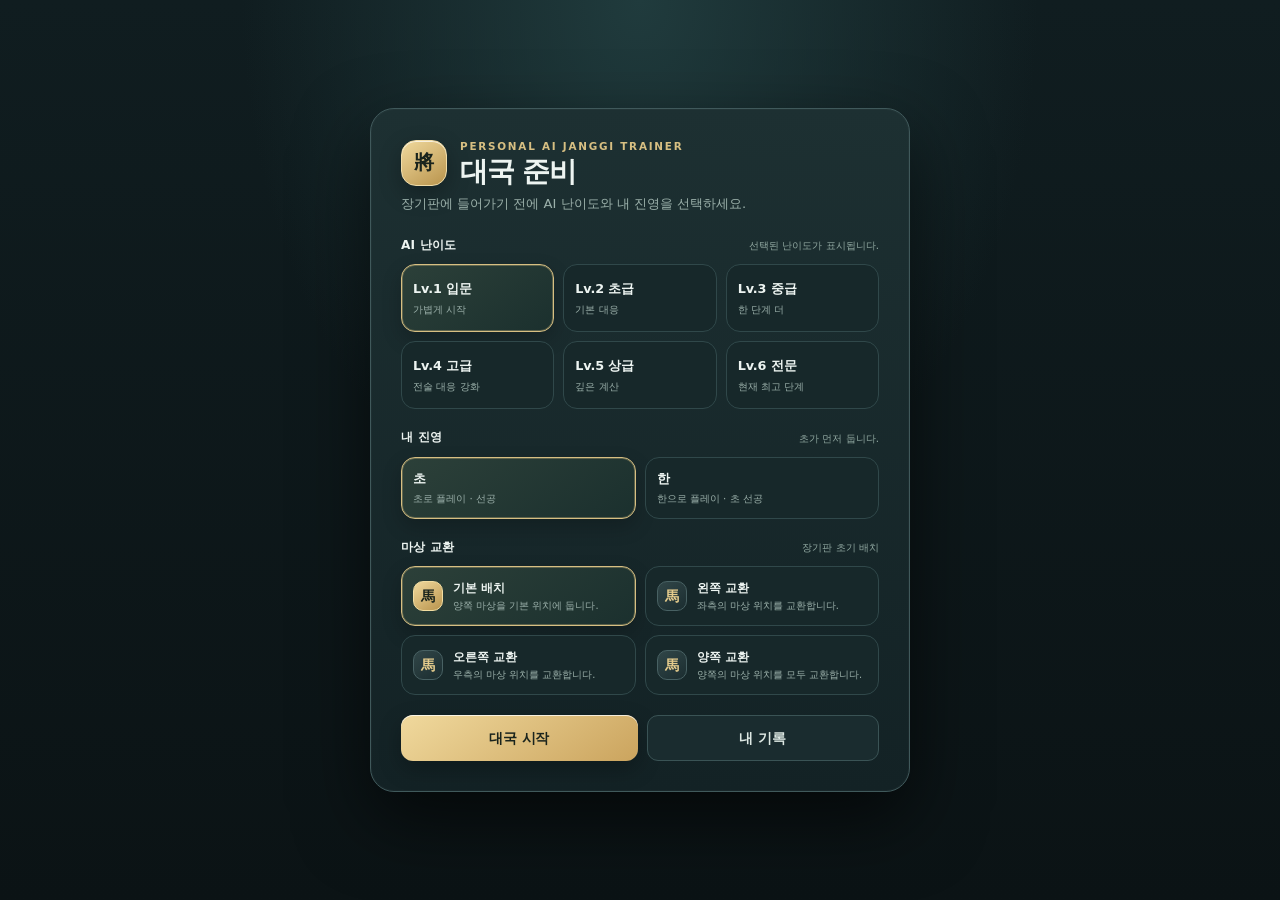
==== commit 2e4a0ba2: "UI: refine Janggi trainer visual theme" ====
--- a/projects/personal-ai-janggi-trainer-by-gpt/index.html
+++ b/projects/personal-ai-janggi-trainer-by-gpt/index.html
@@ -6,117 +6,118 @@
   <title>개인용 AI 장기 훈련기</title>
   <style>
 :root{
-  color-scheme:dark;--bg:#10100e;--surface:#201f1a;--surface2:#29271f;
-  --ink:#f4efe4;--muted:#aaa394;--line:#4a4437;--gold:#d8b36a;--gold2:#f0d18c;
-  --cho:#00a63c;--han:#e30613;--board:#d9b16b;--board-dark:#5a3a1d;--board-grid:#69471f;
-  --accent:#d7a94f;--shadow:0 24px 70px #0009;
+  color-scheme:dark;--bg:#0b1517;--surface:#132225;--surface2:#1a2b2e;
+  --ink:#edf4f1;--muted:#9bb0aa;--line:#344a4d;--gold:#d7bf82;--gold2:#f2dda1;
+  --cho:#168565;--han:#dd515c;--board:#e2c58b;--board-dark:#6d4d2e;--board-grid:#795832;
+  --accent:#d7bf82;--shadow:0 28px 72px #0009;
 }
 *{box-sizing:border-box}[hidden]{display:none!important}
 html,body{width:100%;height:100%;margin:0;overflow:hidden}
-body{background:radial-gradient(circle at 50% -15%,#3a3427 0%,transparent 42%),linear-gradient(180deg,#171612 0%,#0c0c0a 100%);color:var(--ink);font:14px/1.4 system-ui,-apple-system,BlinkMacSystemFont,"Segoe UI",sans-serif;-webkit-font-smoothing:antialiased}
-body:before{content:"";position:fixed;inset:0;pointer-events:none;opacity:.16;background:radial-gradient(circle at 50% 50%,transparent 0 48%,#000 100%)}
-button,select{font:inherit}button{border:0}button:disabled{opacity:.45;cursor:wait}
-button:focus-visible,select:focus-visible{outline:2px solid var(--gold2);outline-offset:2px}
+body{background:radial-gradient(ellipse at 50% -12%,#203b3d 0%,transparent 40%),linear-gradient(180deg,#101d20 0%,#0b1315 100%);color:var(--ink);font:14px/1.45 system-ui,-apple-system,BlinkMacSystemFont,"Segoe UI",sans-serif;-webkit-font-smoothing:antialiased}
+body:before{content:"";position:fixed;inset:0;pointer-events:none;opacity:.1;background:radial-gradient(circle at 50% 50%,transparent 0 48%,#000 100%)}
+button,select{font:inherit}button{border:0;cursor:pointer}button:disabled{opacity:.45;cursor:wait}
+button:focus-visible,select:focus-visible{outline:2px solid var(--gold2);outline-offset:3px}
 .app-shell{width:100%;height:100dvh;position:relative}
 
 /* Match lobby */
-.setup-screen{position:absolute;inset:0;z-index:40;display:grid;place-items:center;padding:18px;background:radial-gradient(circle at 50% 18%,#51462f 0%,transparent 30%),linear-gradient(180deg,#171612 0%,#0c0c0a 100%)}
+.setup-screen{position:absolute;inset:0;z-index:40;display:grid;place-items:center;padding:18px;background:radial-gradient(ellipse at 50% 0%,#203b3d 0%,transparent 44%),linear-gradient(180deg,#101d20 0%,#0b1315 100%)}
 .setup-screen.modal{background:#070706d9;backdrop-filter:blur(10px);place-items:start center;overflow-y:auto;overscroll-behavior:contain}
-.setup-card{width:min(520px,100%);max-height:calc(100dvh - 28px);overflow:auto;padding:28px;background:linear-gradient(180deg,#29271f 0%,#1d1c17 100%);border:1px solid #5a523f;border-radius:22px;box-shadow:var(--shadow),0 0 0 1px #0005 inset}
+.setup-card{width:min(540px,100%);max-height:calc(100dvh - 28px);overflow:auto;padding:30px;background:linear-gradient(180deg,#1d3032 0%,#132225 100%);border:1px solid #40595b;border-radius:24px;box-shadow:var(--shadow),0 0 0 1px #ffffff06 inset}
 .setup-screen.modal .setup-card{width:min(500px,calc(100vw - 24px));padding:24px;max-height:none;overflow:visible;position:relative;z-index:1;pointer-events:auto;margin:auto 0}
 .setup-brand{display:flex;align-items:center;gap:13px;margin-bottom:7px}
-.brand-mark{width:46px;height:46px;border-radius:13px;display:grid;place-items:center;background:linear-gradient(145deg,#e0bf78,#9c7132);color:#1a150d;font-family:"Noto Serif CJK KR","Noto Serif KR",serif;font-weight:950;font-size:1.25rem;box-shadow:0 7px 18px #0005,inset 0 1px #fff8}
-.setup-kicker{font-size:.62rem;color:var(--gold);font-weight:900;letter-spacing:.16em}
-.setup-title{margin:2px 0 0;font-size:1.65rem;letter-spacing:-.05em}
-.setup-subtitle{margin:0 0 22px;color:var(--muted);font-size:.78rem}
-.setup-heading{display:flex;align-items:center;justify-content:space-between;gap:10px;margin:18px 0 9px}.setup-heading h2{margin:0;font-size:.78rem;font-weight:900}.setup-heading small{color:#817b6e;font-size:.62rem}
-.level-grid{display:grid;grid-template-columns:repeat(3,minmax(0,1fr));gap:7px}
-.level-option,.side-option{min-height:68px;padding:10px;border:1px solid #494438;border-radius:12px;background:#24221c;color:var(--ink);text-align:left;cursor:pointer;transition:border-color .15s,background .15s,transform .15s,box-shadow .15s}
-.level-option:hover,.side-option:hover{transform:translateY(-1px);border-color:#71664f}
-.level-option.selected,.side-option.selected{border-color:var(--gold);background:linear-gradient(145deg,#3a3223,#29251d);box-shadow:0 0 0 1px #d7a94f55 inset,0 7px 18px #0004}
-.option-title{display:block;font-weight:900;font-size:.79rem}.option-sub{display:block;margin-top:3px;color:#948d7e;font-size:.62rem;line-height:1.3}
-.side-grid{display:grid;grid-template-columns:1fr 1fr;gap:7px}.side-option{min-height:60px}
-.setup-select-row{display:grid;grid-template-columns:70px minmax(0,1fr);gap:8px;align-items:center}.setup-select-row label{font-size:.68rem;font-weight:850;color:#a39b8b}
-.setup-variant-grid{display:grid;grid-template-columns:repeat(2,minmax(0,1fr));gap:7px}
-.setup-variant{min-height:58px;padding:8px 10px;display:flex;align-items:center;gap:9px;border:1px solid #494438;border-radius:12px;background:#24221c;color:var(--ink);text-align:left;cursor:pointer;transition:border-color .15s,background .15s,transform .15s,box-shadow .15s}
-.setup-variant:hover{transform:translateY(-1px);border-color:#71664f}
-.setup-variant.selected{border-color:var(--gold);background:linear-gradient(145deg,#3a3223,#29251d);box-shadow:0 0 0 1px #d7a94f55 inset,0 7px 18px #0004}
+.brand-mark{width:46px;height:46px;border-radius:15px;display:grid;place-items:center;background:linear-gradient(145deg,#f0d99d,#b9944d);color:#1a241d;border:1px solid #f0dca8;font-family:"Noto Serif CJK KR","Noto Serif KR",serif;font-weight:950;font-size:1.25rem;box-shadow:0 8px 22px #0004,inset 0 1px #ffffffb8}
+.setup-kicker{font-size:.65rem;color:var(--gold);font-weight:900;letter-spacing:.17em}
+.setup-title{margin:2px 0 0;font-size:1.72rem;line-height:1.15;letter-spacing:-.045em}
+.setup-subtitle{margin:7px 0 22px;color:var(--muted);font-size:.82rem;line-height:1.55}
+.setup-heading{display:flex;align-items:center;justify-content:space-between;gap:10px;margin:20px 0 10px}.setup-heading h2{margin:0;font-size:.76rem;font-weight:850;letter-spacing:.015em}.setup-heading small{color:#91a8a1;font-size:.64rem}
+.level-grid{display:grid;grid-template-columns:repeat(3,minmax(0,1fr));gap:9px}
+.level-option,.side-option{min-height:68px;padding:11px;border:1px solid #30484a;border-radius:14px;background:#17282a;color:var(--ink);text-align:left;cursor:pointer;transition:border-color .18s,background .18s,transform .18s,box-shadow .18s}
+.level-option:hover,.side-option:hover{transform:translateY(-1px);border-color:#6c8981;background:#1c3031}
+.level-option.selected,.side-option.selected{border-color:var(--gold);background:linear-gradient(145deg,#2c4039,#1b302e);box-shadow:0 0 0 1px #d7bf8255 inset,0 8px 20px #0003}
+.option-title{display:block;font-weight:850;font-size:.8rem;letter-spacing:-.01em}.option-sub{display:block;margin-top:4px;color:#9bb0aa;font-size:.64rem;line-height:1.35}
+.side-grid{display:grid;grid-template-columns:1fr 1fr;gap:9px}.side-option{min-height:62px}
+.setup-select-row{display:grid;grid-template-columns:70px minmax(0,1fr);gap:8px;align-items:center}.setup-select-row label{font-size:.7rem;font-weight:800;color:#b1c1bb}
+.setup-variant-grid{display:grid;grid-template-columns:repeat(2,minmax(0,1fr));gap:9px}
+.setup-variant{min-height:60px;padding:9px 11px;display:flex;align-items:center;gap:10px;border:1px solid #30484a;border-radius:14px;background:#17282a;color:var(--ink);text-align:left;cursor:pointer;transition:border-color .18s,background .18s,transform .18s,box-shadow .18s}
+.setup-variant:hover{transform:translateY(-1px);border-color:#6c8981;background:#1c3031}
+.setup-variant.selected{border-color:var(--gold);background:linear-gradient(145deg,#2c4039,#1b302e);box-shadow:0 0 0 1px #d7bf8255 inset,0 8px 20px #0003}
 .setup-variant:disabled{opacity:.45;cursor:wait;transform:none}
-.variant-mark{width:28px;height:28px;display:grid;place-items:center;flex:none;border-radius:9px;background:linear-gradient(145deg,#4a402d,#2a271e);border:1px solid #5a513d;color:#e0bd70;font-family:"Noto Serif CJK KR","Noto Serif KR",serif;font-size:.88rem;font-weight:950}
-.setup-variant.selected .variant-mark{background:linear-gradient(145deg,#d9b56c,#9d7030);color:#1d160b;border-color:#f0d18c}
-.variant-copy{min-width:0}.variant-title{display:block;font-size:.69rem;font-weight:900}.variant-sub{display:block;margin-top:2px;color:#918a7a;font-size:.57rem;line-height:1.2}
-.setup-actions{display:flex;gap:8px;margin-top:18px}.setup-actions button{flex:1}
-.primary{min-height:45px;padding:9px 14px;border-radius:11px;background:linear-gradient(145deg,#e1bd70,#b78334);color:#1a140a;font-weight:950;box-shadow:0 8px 22px #0005,inset 0 1px #fff8}
-.secondary{min-height:40px;padding:8px 12px;border-radius:10px;background:#26241e;color:#ddd5c5;border:1px solid #4b463a;font-weight:850}
-.setup-cancel{display:none}
+.variant-mark{width:30px;height:30px;display:grid;place-items:center;flex:none;border-radius:10px;background:linear-gradient(145deg,#314648,#1b2d30);border:1px solid #486163;color:#e4cb8c;font-family:"Noto Serif CJK KR","Noto Serif KR",serif;font-size:.9rem;font-weight:950}
+.setup-variant.selected .variant-mark{background:linear-gradient(145deg,#f0d99d,#b9944d);color:#1a241d;border-color:#f2dda1}
+.variant-copy{min-width:0}.variant-title{display:block;font-size:.72rem;font-weight:850}.variant-sub{display:block;margin-top:3px;color:#9bb0aa;font-size:.61rem;line-height:1.3}
+.setup-actions{display:flex;gap:9px;margin-top:20px}.setup-actions button{flex:1}
+.primary{min-height:46px;padding:10px 15px;border-radius:12px;background:linear-gradient(145deg,#f0d99d,#cba45e);color:#1a241d;font-weight:900;letter-spacing:-.01em;box-shadow:0 8px 22px #0004,inset 0 1px #ffffffbd;transition:transform .16s,filter .16s,box-shadow .16s}
+.secondary{min-height:40px;padding:8px 12px;border-radius:11px;background:#1a2c2f;color:#dce7e2;border:1px solid #3a5355;font-weight:800;transition:background .16s,border-color .16s,transform .16s}
+.primary:hover:not(:disabled){filter:brightness(1.04);transform:translateY(-1px);box-shadow:0 10px 24px #0005,inset 0 1px #ffffffc9}.secondary:hover:not(:disabled),.replay-button:hover:not(:disabled),.utility-close:hover:not(:disabled){background:#243a3c;border-color:#557274;transform:translateY(-1px)}.primary:active:not(:disabled),.secondary:active:not(:disabled),.replay-button:active:not(:disabled),.utility-close:active:not(:disabled){transform:translateY(0)}
+ .setup-cancel{display:none}
 .visually-hidden-select{position:absolute!important;width:1px!important;height:1px!important;padding:0!important;margin:-1px!important;overflow:hidden!important;clip:rect(0,0,0,0)!important;white-space:nowrap!important;border:0!important;opacity:0!important;pointer-events:none!important}
 
 /* Game HUD */
 .game-screen{width:100%;height:100dvh;display:grid;grid-template-rows:46px minmax(0,1fr) 46px;gap:5px;padding:7px 9px 8px;position:relative}
 .game-header{display:grid;grid-template-columns:minmax(0,1fr) auto minmax(0,1fr);gap:8px;align-items:center;min-width:0}
 .game-brand{display:flex;align-items:center;gap:8px;min-width:0}.game-brand .brand-mark{width:30px;height:30px;border-radius:9px;font-size:.8rem}
-.game-brand-text{min-width:0}.game-title{font-weight:950;font-size:.82rem;white-space:nowrap;overflow:hidden;text-overflow:ellipsis}.game-sub{font-size:.57rem;color:#8e887c;white-space:nowrap;overflow:hidden;text-overflow:ellipsis}
-.turn-chip{display:inline-flex;align-items:center;justify-content:center;gap:6px;min-width:104px;padding:6px 11px;border:1px solid #4c4639;border-radius:999px;background:#24221c;font-size:.65rem;font-weight:900;box-shadow:0 3px 12px #0004}
-.turn-dot{width:7px;height:7px;border-radius:50%;background:var(--gold)}
-.game-header-actions{display:flex;justify-content:flex-end;gap:6px}.replay-button{min-height:34px;padding:7px 11px;border:1px solid #4b463a;border-radius:10px;background:#24221c;color:#eee5d3;font-weight:900}
+.game-brand-text{min-width:0}.game-title{font-weight:900;font-size:.88rem;letter-spacing:-.02em;white-space:nowrap;overflow:hidden;text-overflow:ellipsis}.game-sub{font-size:.62rem;color:#91a8a1;white-space:nowrap;overflow:hidden;text-overflow:ellipsis}
+.turn-chip{display:inline-flex;align-items:center;justify-content:center;gap:7px;min-width:104px;padding:7px 12px;border:1px solid #385354;border-radius:999px;background:#182b2e;font-size:.67rem;font-weight:850;box-shadow:0 4px 14px #0003,inset 0 1px #ffffff08}
+.turn-dot{width:7px;height:7px;border-radius:50%;background:var(--gold);box-shadow:0 0 0 3px #d7bf8220}
+.game-header-actions{display:flex;justify-content:flex-end;gap:6px}.replay-button{min-height:35px;padding:7px 12px;border:1px solid #3a5355;border-radius:11px;background:#182a2d;color:#e3ece7;font-weight:850;transition:background .16s,border-color .16s,transform .16s}
 .game-main{min-width:0;min-height:0;display:grid;grid-template-rows:auto minmax(0,1fr) auto;gap:4px}
 .players{display:contents}
 .player-card.opponent{grid-column:1;grid-row:1}
 .board-wrap{grid-column:1;grid-row:2}
 .player-card.me{grid-column:1;grid-row:3}
-.player-card{min-width:0;padding:6px 9px;border:1px solid #403c32;border-radius:10px;background:linear-gradient(180deg,#24231e,#1c1b17);box-shadow:0 4px 14px #0004}
-.player-card.me{border-color:#6b5731}.player-card.opponent{border-color:#3f3b31}.players>.status-chip{display:none}
+.player-card{min-width:0;padding:7px 11px;border:1px solid #304648;border-radius:12px;background:linear-gradient(180deg,#1b2d30,#142326);box-shadow:0 4px 16px #0003,inset 0 1px #ffffff05}
+.player-card.me{border-color:#655e3e}.player-card.opponent{border-color:#304648}.players>.status-chip{display:none}
 .player-top{display:flex;align-items:center;gap:6px;min-width:0}.player-dot{width:7px;height:7px;border-radius:50%;background:#888175;flex:none}
 .player-card.side-cho .player-dot{background:var(--cho)}.player-card.side-han .player-dot{background:var(--han)}
-.player-name{font-size:.67rem;font-weight:900;white-space:nowrap;overflow:hidden;text-overflow:ellipsis}.player-level{margin-left:auto;color:#9d9586;font-size:.58rem;white-space:nowrap}.player-sub{display:none}
+.player-name{font-size:.7rem;font-weight:850;white-space:nowrap;overflow:hidden;text-overflow:ellipsis}.player-level{margin-left:auto;color:#a5b7b1;font-size:.6rem;white-space:nowrap}.player-sub{display:none}
 .board-wrap{min-width:0;min-height:0;display:grid;place-items:center;overflow:hidden}
-.board{position:relative;width:min(82vw,calc((100dvh - 188px) * 8 / 9),900px);height:auto;aspect-ratio:8/9;background:var(--board);border:7px solid var(--board-dark);border-radius:8px;box-shadow:0 22px 50px #0009,0 3px 8px #0005,inset 0 0 0 1px #e4bd7a;touch-action:manipulation;overflow:hidden}
-.board:before{content:"";position:absolute;inset:0;pointer-events:none;box-shadow:inset 0 0 28px #5b391c2b}
+.board{position:relative;width:min(82vw,calc((100dvh - 188px) * 8 / 9),900px);height:auto;aspect-ratio:8/9;background:var(--board);border:7px solid var(--board-dark);border-radius:11px;box-shadow:0 24px 56px #0008,0 3px 8px #0005,inset 0 0 0 1px #f0d49a;touch-action:manipulation;overflow:hidden}
+.board:before{content:"";position:absolute;inset:0;pointer-events:none;box-shadow:inset 0 0 28px #5b391c20}
 .board-lines{position:absolute;inset:5%;width:90%;height:90%;pointer-events:none}.board-lines g{stroke:var(--board-grid)}
 .cell{position:absolute;box-sizing:border-box;display:grid;place-items:center;width:8.4%;aspect-ratio:1;left:0;top:0;margin:0;padding:0;transform:translate(-50%,-50%);background:transparent;color:#211605;border:0;cursor:pointer;z-index:1;touch-action:manipulation;-webkit-tap-highlight-color:transparent}
-.cell.legal{border-radius:50%;box-shadow:inset 0 0 0 3px #fff3a0;background:#d6a94c26}.cell.selected{outline:4px solid #e7b953;outline-offset:-2px;border-radius:50%}
-.cell.selected .piece{box-shadow:0 0 0 4px #e7b953,0 3px 6px #0006,inset 0 0 0 1px #fff9}
-.cell.last-move-from{outline:2px dashed #e0b15a;outline-offset:-4px;background:#d9a94b12}.cell.last-move-to{outline:3px solid #e0b15a;outline-offset:-4px;background:#d9a94b2a}
-.cell.last-move-to .piece{box-shadow:0 0 0 3px #e0b15a,0 3px 6px #0005,inset 0 0 0 1px #fff}
-.piece{width:82%;aspect-ratio:1;border-radius:50%;display:grid;place-items:center;overflow:hidden;background:radial-gradient(circle at 35% 28%,#fffdf7 0%,#f2e4ca 48%,#d6c09b 100%);border:2px solid #6e5a3f;box-shadow:0 3px 6px #0005,inset 0 0 0 1px #fff9;font-family:"Noto Serif CJK KR","Noto Serif KR",serif;font-weight:900;line-height:.95;font-size:clamp(16px,3.2vh,30px);letter-spacing:-.08em;padding:0 .03em;white-space:nowrap}
-.piece-cho{color:var(--cho);border-color:#00832f}.piece-han{color:var(--han);border-color:#b8000d}
-.board-message{position:absolute;left:50%;top:50%;transform:translate(-50%,-50%);z-index:5;min-width:52%;max-width:82%;padding:13px 17px;border-radius:13px;background:#171611ed;color:#fff;text-align:center;pointer-events:none;box-shadow:0 16px 35px #0008;border:1px solid #66583d;font-weight:950;line-height:1.25;font-size:clamp(17px,3.3vh,28px);opacity:0;visibility:hidden;transition:opacity .15s ease,visibility .15s ease}
-.board-message.visible{opacity:1;visibility:visible}.board-message-sub{display:block;margin-top:5px;font-size:.53em;font-weight:700;color:#c8c0af}.board-message.thinking .board-message-sub{animation:boardPulse 1.1s ease-in-out infinite}
+.cell.legal{border-radius:50%;box-shadow:inset 0 0 0 3px #fff0b8;background:#d7bf8230}.cell.selected{outline:4px solid #f0cf7c;outline-offset:-2px;border-radius:50%}
+.cell.selected .piece{box-shadow:0 0 0 4px #f0cf7c,0 4px 10px #0005,inset 0 0 0 1px #fff9}
+.cell.last-move-from{outline:2px dashed #d1ad63;outline-offset:-4px;background:#d1ad6315}.cell.last-move-to{outline:3px solid #d1ad63;outline-offset:-4px;background:#d1ad6330}
+.cell.last-move-to .piece{box-shadow:0 0 0 3px #d1ad63,0 4px 9px #0005,inset 0 0 0 1px #fff}
+.piece{width:82%;aspect-ratio:1;border-radius:50%;display:grid;place-items:center;overflow:hidden;background:radial-gradient(circle at 35% 28%,#fffefa 0%,#f3e9d4 48%,#d8c39d 100%);border:2px solid #8b7651;box-shadow:0 4px 8px #0005,inset 0 0 0 1px #fff9;font-family:"Noto Serif CJK KR","Noto Serif KR",serif;font-weight:900;line-height:.95;font-size:clamp(16px,3.2vh,30px);letter-spacing:-.08em;padding:0 .03em;white-space:nowrap}
+.piece-cho{color:var(--cho);border-color:#0e6f50}.piece-han{color:var(--han);border-color:#b83e4a}
+.board-message{position:absolute;left:50%;top:50%;transform:translate(-50%,-50%);z-index:5;min-width:52%;max-width:82%;padding:14px 18px;border-radius:15px;background:#102023f2;color:#f2f7f3;text-align:center;pointer-events:none;box-shadow:0 18px 42px #0008;border:1px solid #647c6d;font-weight:900;line-height:1.25;font-size:clamp(17px,3.3vh,28px);opacity:0;visibility:hidden;transition:opacity .15s ease,visibility .15s ease}
+.board-message.visible{opacity:1;visibility:visible}.board-message-sub{display:block;margin-top:6px;font-size:.55em;font-weight:700;color:#c3d0c9}.board-message.thinking .board-message-sub{animation:boardPulse 1.1s ease-in-out infinite}
 @keyframes boardPulse{0%,100%{opacity:.5}50%{opacity:1}}
 .game-footer{display:grid;grid-template-columns:minmax(0,1fr) auto;gap:7px;align-items:center}
-.comment-card{min-width:0;padding:6px 10px;border:1px solid #403c32;border-radius:10px;background:#1e1d18e8;box-shadow:0 4px 14px #0004}
-.comment-label{color:var(--gold);font-size:.55rem;font-weight:900;letter-spacing:.04em}#status{margin:1px 0 0;font-size:.66rem;font-weight:800;color:#d8d0c0;white-space:nowrap;overflow:hidden;text-overflow:ellipsis}
-.game-actions{display:flex;gap:6px}.game-actions .secondary{min-height:35px;padding:6px 10px}#engine{display:none}
+.comment-card{min-width:0;padding:7px 12px;border:1px solid #2e4548;border-radius:12px;background:linear-gradient(180deg,#182a2d,#132225);box-shadow:0 4px 15px #0003}
+.comment-label{color:var(--gold);font-size:.59rem;font-weight:900;letter-spacing:.045em}#status{margin:2px 0 0;font-size:.68rem;font-weight:750;color:#d7e2dc;white-space:nowrap;overflow:hidden;text-overflow:ellipsis}
+.game-actions{display:flex;gap:7px}.game-actions .secondary{min-height:36px;padding:7px 11px}#engine{display:none}
 .sr-only{position:absolute;width:1px;height:1px;padding:0;margin:-1px;overflow:hidden;clip:rect(0,0,0,0);white-space:nowrap;border:0}
-.match-result{position:absolute;z-index:20;left:50%;top:50%;transform:translate(-50%,-50%);width:min(520px,calc(100vw - 24px));padding:18px;background:linear-gradient(180deg,#29271f,#1d1c17);border:1px solid #5a523f;border-radius:18px;box-shadow:0 28px 70px #000b}
-.match-result[hidden]{display:none}.result-header{display:flex;align-items:flex-start;gap:8px}.result-kicker{font-size:.57rem;font-weight:900;color:var(--gold);letter-spacing:.08em}.match-result h2{margin:2px 0 0;font-size:1rem}
-.result-badge{margin-left:auto;padding:5px 8px;border-radius:999px;background:#24221c;border:1px solid #4a4437;font-size:.59rem;font-weight:900}
-.result-grid{display:flex;gap:6px;margin-top:10px}.result-stat{flex:1;padding:8px;border:1px solid #403c32;border-radius:9px;background:#211f1a;min-width:0}.result-stat span{display:block;color:#8f887a;font-size:.55rem}.result-stat strong{display:block;margin-top:2px;font-size:.68rem;white-space:nowrap;overflow:hidden;text-overflow:ellipsis}
-.result-note{margin:9px 0 0;color:#989182;font-size:.65rem;line-height:1.45}.result-actions{display:grid;grid-template-columns:1fr 1fr 1fr;gap:6px;margin-top:12px}
-.utility-modal{position:fixed;inset:0;z-index:80;display:grid;place-items:center;padding:12px;background:#050504d9;backdrop-filter:blur(9px)}
+.match-result{position:absolute;z-index:20;left:50%;top:50%;transform:translate(-50%,-50%);width:min(540px,calc(100vw - 24px));padding:20px;background:linear-gradient(180deg,#1d3032,#132225);border:1px solid #40595b;border-radius:22px;box-shadow:0 28px 70px #000b}
+.match-result[hidden]{display:none}.result-header{display:flex;align-items:flex-start;gap:8px}.result-kicker{font-size:.6rem;font-weight:900;color:var(--gold);letter-spacing:.1em}.match-result h2{margin:3px 0 0;font-size:1.08rem;letter-spacing:-.02em}
+.result-badge{margin-left:auto;padding:6px 9px;border-radius:999px;background:#182b2e;border:1px solid #385354;font-size:.62rem;font-weight:850}
+.result-grid{display:flex;gap:6px;margin-top:10px}.result-stat{flex:1;padding:10px;border:1px solid #304648;border-radius:11px;background:#17282a;min-width:0}.result-stat span{display:block;color:#9bb0aa;font-size:.59rem}.result-stat strong{display:block;margin-top:3px;font-size:.72rem;white-space:nowrap;overflow:hidden;text-overflow:ellipsis}
+.result-note{margin:10px 0 0;color:#a7b8b0;font-size:.68rem;line-height:1.55}.result-actions{display:grid;grid-template-columns:1fr 1fr 1fr;gap:7px;margin-top:14px}
+.utility-modal{position:fixed;inset:0;z-index:80;display:grid;place-items:center;padding:12px;background:#061012dc;backdrop-filter:blur(12px)}
 .utility-modal[hidden]{display:none!important}
-.utility-card{width:min(760px,100%);max-height:90dvh;overflow:auto;padding:18px;background:linear-gradient(180deg,#29271f,#1d1c17);border:1px solid #5a523f;border-radius:18px;box-shadow:0 28px 70px #000b}
+.utility-card{width:min(780px,100%);max-height:90dvh;overflow:auto;padding:20px;background:linear-gradient(180deg,#1d3032,#132225);border:1px solid #40595b;border-radius:22px;box-shadow:0 28px 70px #000b}
 .utility-head{display:flex;align-items:center;gap:12px;margin-bottom:12px}
-.utility-head h2{font-size:1.05rem;margin:0}.utility-subtitle{color:#a69e8d;font-size:.68rem;margin:3px 0 0}
-.utility-close{margin-left:auto;min-width:38px;min-height:36px;border:1px solid #4b463a;border-radius:10px;background:#24221c;color:#eee5d3;font-weight:900}
+.utility-head h2{font-size:1.1rem;letter-spacing:-.02em;margin:0}.utility-subtitle{color:#a7b8b0;font-size:.7rem;line-height:1.45;margin:4px 0 0}
+.utility-close{margin-left:auto;min-width:40px;min-height:38px;border:1px solid #3a5355;border-radius:11px;background:#182a2d;color:#e3ece7;font-weight:800;transition:background .16s,border-color .16s,transform .16s}
 .utility-content{display:grid;gap:12px}
-.learning-section{padding:12px;border:1px solid #403c32;border-radius:12px;background:#211f1a;min-width:0}
-.learning-section h3{margin:0 0 9px;font-size:.82rem;color:#e8d5a8}
+.learning-section{padding:14px;border:1px solid #304648;border-radius:14px;background:#17282a;min-width:0}
+.learning-section h3{margin:0 0 10px;font-size:.85rem;font-weight:850;color:#ead7a7;letter-spacing:-.01em}
 .learning-section[hidden]{display:none!important}
-.analysis-grid{display:grid;grid-template-columns:repeat(2,minmax(0,1fr));gap:8px}
-.analysis-field{padding:8px;border:1px solid #403c32;border-radius:9px;background:#191814;min-width:0}
-.analysis-field span{display:block;font-size:.62rem;color:#9d9586}
-.analysis-field strong{display:block;margin-top:3px;font-size:.78rem;overflow-wrap:anywhere}
-.analysis-copy{font-size:.76rem;line-height:1.5;color:#e0d8c8;margin:9px 0 0;white-space:pre-wrap;overflow-wrap:anywhere}
-.learning-section ul{margin:7px 0 0;padding-left:20px;display:grid;gap:6px;font-size:.74rem;line-height:1.45}
+.analysis-grid{display:grid;grid-template-columns:repeat(2,minmax(0,1fr));gap:9px}
+.analysis-field{padding:10px;border:1px solid #304648;border-radius:11px;background:#122124;min-width:0}
+.analysis-field span{display:block;font-size:.65rem;color:#9bb0aa}
+.analysis-field strong{display:block;margin-top:4px;font-size:.8rem;overflow-wrap:anywhere}
+.analysis-copy{font-size:.78rem;line-height:1.58;color:#d7e2dc;margin:10px 0 0;white-space:pre-wrap;overflow-wrap:anywhere}
+.learning-section ul{margin:8px 0 0;padding-left:20px;display:grid;gap:7px;font-size:.76rem;line-height:1.5}
 .progress-summary{display:grid;grid-template-columns:repeat(4,minmax(0,1fr));gap:7px}
-.progress-stat{padding:10px;border:1px solid #403c32;border-radius:10px;background:#191814;min-width:0}
-.progress-stat span{display:block;font-size:.62rem;color:#9d9586}
+.progress-stat{padding:11px;border:1px solid #304648;border-radius:12px;background:#122124;min-width:0}
+.progress-stat span{display:block;font-size:.65rem;color:#9bb0aa}
 .progress-stat strong{display:block;margin-top:4px;font-size:1rem;overflow-wrap:anywhere}
-.progress-level-row{display:grid;grid-template-columns:80px 1fr auto;gap:8px;align-items:center;margin:8px 0;font-size:.72rem}
-.progress-track{height:7px;border-radius:999px;background:#3b382f;overflow:hidden}
+.progress-level-row{display:grid;grid-template-columns:80px 1fr auto;gap:9px;align-items:center;margin:9px 0;font-size:.74rem}
+.progress-track{height:7px;border-radius:999px;background:#304649;overflow:hidden}
 .progress-track span{display:block;height:100%;background:linear-gradient(90deg,#a8803a,#e1bf72);border-radius:999px}
-.progress-note{font-size:.68rem;line-height:1.5;color:#a69e8d;margin:0 0 10px}
+.progress-note{font-size:.7rem;line-height:1.55;color:#a7b8b0;margin:0 0 12px}
 .utility-actions{display:flex;justify-content:flex-end;gap:8px;margin-top:12px}
 .utility-actions button{min-height:38px}
 @media (max-width:600px){
@@ -135,6 +136,9 @@
 }
 @media (max-height:620px) and (min-width:601px){
   .game-screen{grid-template-rows:40px minmax(0,1fr) 40px;padding:5px;gap:3px}.player-card{padding:4px 8px}.board{width:min(70vw,calc((100dvh - 100px) * 8 / 9))}
+}
+@media (prefers-reduced-motion:reduce){
+  *,*::before,*::after{animation-duration:.01ms!important;animation-iteration-count:1!important;transition-duration:.01ms!important;scroll-behavior:auto!important}
 }
 </style>
 </head>
@@ -320,7 +324,7 @@
       <p class="progress-note" id="progress-note"></p>
       <div class="progress-summary" id="progress-summary"></div>
       <section class="learning-section">
-        <h3>난이도별 대국 성적</h3>
+        <h3>난이도별 대국 성적 (최근 100판)</h3>
         <div id="progress-level-list"></div>
       </section>
       <section class="learning-section">
@@ -501,6 +505,7 @@
     const setupOptions = [...document.querySelectorAll('[data-setup]')];
     let lastMoveCoaching = null;
     let latestMoveAnalysis = null;
+    let lastPlayedMove = null;
     let latestReviewResult = null;
     let hasTrainingResults = false;
     let snapshot = null;
@@ -731,7 +736,12 @@
     }
 
     function emptyProgressData() {
-      return {version: 1, games: [], trainingDays: []};
+      return {
+        version: 1,
+        games: [],
+        trainingDays: [],
+        totals: {games: 0, wins: 0, draws: 0, losses: 0, trainingAttempts: 0, trainingCorrect: 0}
+      };
     }
 
     function createLocalId() {
@@ -787,7 +797,21 @@
         nonNegativeInteger(day.correct) !== null && day.correct <= day.attempts
       ).map(day => ({date: day.date, attempts: day.attempts, correct: day.correct}))
         .sort((a,b) => a.date.localeCompare(b.date)).slice(-MAX_SAVED_TRAINING_DAYS);
-      return {version: 1, games, trainingDays};
+      const storedTotals = parsed.totals && typeof parsed.totals === 'object' ? parsed.totals : {};
+      const storedCount = (key, fallback) => nonNegativeInteger(storedTotals[key]) ?? fallback;
+      const trainingFromHistory = trainingDays.reduce((total, day) => ({
+        attempts: total.attempts + day.attempts,
+        correct: total.correct + day.correct
+      }), {attempts: 0, correct: 0});
+      const totals = {
+        games: Math.max(games.length, storedCount('games', games.length)),
+        wins: Math.max(games.filter(game => game.outcome === 'win').length, storedCount('wins', games.filter(game => game.outcome === 'win').length)),
+        draws: Math.max(games.filter(game => game.outcome === 'draw').length, storedCount('draws', games.filter(game => game.outcome === 'draw').length)),
+        losses: Math.max(games.filter(game => game.outcome === 'loss').length, storedCount('losses', games.filter(game => game.outcome === 'loss').length)),
+        trainingAttempts: Math.max(trainingFromHistory.attempts, storedCount('trainingAttempts', trainingFromHistory.attempts)),
+        trainingCorrect: Math.max(trainingFromHistory.correct, storedCount('trainingCorrect', trainingFromHistory.correct))
+      };
+      return {version: 1, games, trainingDays, totals};
     }
 
     function saveProgressData() {
@@ -823,6 +847,8 @@
         setup: String(currentSnapshot.setup || 'classic'), outcome, resultStatus: currentSnapshot.status,
         moveCount: Array.isArray(currentSnapshot.state?.history) ? currentSnapshot.state.history.length : 0
       });
+      progressData.totals.games += 1;
+      progressData.totals[outcome === 'win' ? 'wins' : outcome === 'draw' ? 'draws' : 'losses'] += 1;
       progressData.games = progressData.games.slice(-MAX_SAVED_GAMES);
       saveProgressData();
     }
@@ -837,23 +863,23 @@
       }
       day.attempts += 1;
       if (correct) day.correct += 1;
+      progressData.totals.trainingAttempts += 1;
+      if (correct) progressData.totals.trainingCorrect += 1;
       progressData.trainingDays = progressData.trainingDays.sort((a,b) => a.date.localeCompare(b.date))
         .slice(-MAX_SAVED_TRAINING_DAYS);
       saveProgressData();
     }
 
     function getProgressTotals() {
-      const training = progressData.trainingDays.reduce((total, day) => ({
-        attempts: total.attempts + day.attempts, correct: total.correct + day.correct
-      }), {attempts: 0, correct: 0});
+      const totals = progressData.totals;
       return {
-        games: progressData.games.length,
-        wins: progressData.games.filter(game => game.outcome === 'win').length,
-        draws: progressData.games.filter(game => game.outcome === 'draw').length,
-        losses: progressData.games.filter(game => game.outcome === 'loss').length,
-        trainingAttempts: training.attempts,
-        trainingCorrect: training.correct,
-        trainingAccuracy: training.attempts ? training.correct / training.attempts : null
+        games: totals.games,
+        wins: totals.wins,
+        draws: totals.draws,
+        losses: totals.losses,
+        trainingAttempts: totals.trainingAttempts,
+        trainingCorrect: totals.trainingCorrect,
+        trainingAccuracy: totals.trainingAttempts ? totals.trainingCorrect / totals.trainingAttempts : null
       };
     }
 
@@ -913,8 +939,13 @@
       });
 
       progressTrainingList.replaceChildren();
-      const recentTraining = [...progressData.trainingDays].reverse().slice(0, 7);
-      if (!recentTraining.length) appendEmptyMessage(progressTrainingList, '아직 훈련 답안을 제출하지 않았습니다.');
+      const cutoffDate = new Date();
+      cutoffDate.setDate(cutoffDate.getDate() - 6);
+      const cutoffKey = localDateKey(cutoffDate);
+      const recentTraining = [...progressData.trainingDays]
+        .filter(day => day.date >= cutoffKey)
+        .sort((a,b) => b.date.localeCompare(a.date));
+      if (!recentTraining.length) appendEmptyMessage(progressTrainingList, '최근 7일 동안 제출한 훈련 답안이 없습니다.');
       recentTraining.forEach(day => {
         const item = document.createElement('li');
         const rate = day.attempts ? Math.round(day.correct / day.attempts * 100) + '%' : '기록 없음';
@@ -964,8 +995,8 @@
       const canUndo = Boolean(snapshot?.can_undo);
       reset.disabled = busy;
       progressOpen.disabled = busy;
-      analysisOpen.disabled = busy || !latestMoveAnalysis;
-      analysisOpen.hidden = !latestMoveAnalysis;
+      analysisOpen.disabled = busy || !lastPlayedMove || Boolean(trainingPosition);
+      analysisOpen.hidden = !lastPlayedMove || Boolean(trainingPosition);
       undo.disabled = busy || !canUndo;
       const hasHistory = Boolean(snapshot?.state?.history?.length);
       engine.disabled = busy || snapshot?.status !== 'playing' || snapshot?.state?.turn !== snapshot?.ai_side;
@@ -1420,7 +1451,7 @@
           : (terminal
             ? terminalMessage(snapshot.status)
             : (waitingForAi
-              ? '착수 평가 중…'
+              ? 'AI 생각 중…'
               : (view.state.turn === snapshot.player_side
                 ? '내 차례 · 말을 선택하세요'
                 : 'AI 차례 · 응수를 기다리는 중입니다'))));
@@ -1480,7 +1511,7 @@
       const [stateX, stateY] = displayToState(x, y);
       const current = pieceAt(stateY * 9 + stateX);
       if (!selected) {
-        if (current && current.side === snapshot.state.turn) {
+        if (current && current.side === view.state.turn) {
           clearBoardMessage();
           selected = [stateX, stateY];
           showGameMessage('');
@@ -1519,30 +1550,23 @@
         pendingPlayerMove = move;
         selected = null;
         clearBoardMessage();
-        showBoardMessage('착수 평가 중…', '이 수를 간단히 확인하고 있습니다.', {thinking:true, durationMs:0});
+        showBoardMessage('AI 생각 중…', 'AI가 이 수를 반영하고 응수할 수를 계산하고 있습니다.', {thinking:true, durationMs:0});
         render();
         await waitForPaint();
-
-        let preMoveAnalysis = null;
-        try {
-          preMoveAnalysis = await post('/api/analyze/move', move);
-        } catch {
-          preMoveAnalysis = null;
-        }
 
         const moveResult = await post('/api/move', move);
         snapshot = moveResult;
         pendingPlayerMove = null;
         clearTrainingMode();
-        latestMoveAnalysis = preMoveAnalysis;
+        lastPlayedMove = {src:[...move.src], dst:[...move.dst]};
+        latestMoveAnalysis = null;
+        lastMoveCoaching = null;
         renderReview(null);
-        renderAnalysis(preMoveAnalysis?.analysis, preMoveAnalysis?.coaching);
+        renderAnalysis(null, null);
         render();
 
         const humanMessage = moveEventMessage(beforeSnapshot, snapshot, beforeSnapshot.state.turn);
-        if (preMoveAnalysis?.coaching) {
-          setMoveComment(preMoveAnalysis.coaching);
-        } else if (humanMessage) {
+        if (humanMessage) {
           setMoveComment(null, humanMessage);
         } else {
           setMoveComment(null, '착수가 반영되었습니다.');
@@ -1661,10 +1685,23 @@
     settingsToggle.addEventListener('click', () => {});
     learningToggle.addEventListener('click', () => {});
 
-    analysisOpen.addEventListener('click', () => {
-      if (!latestMoveAnalysis) return;
-      renderAnalysis(latestMoveAnalysis.analysis, latestMoveAnalysis.coaching);
-      showLearningModal('analysis');
+    analysisOpen.addEventListener('click', async () => {
+      if (busy || !lastPlayedMove) return;
+      busy = true;
+      updateControls();
+      try {
+        if (!latestMoveAnalysis) {
+          status.textContent = '최근 착수를 분석하는 중입니다…';
+          latestMoveAnalysis = await post('/api/analyze/last-move', {});
+        }
+        renderAnalysis(latestMoveAnalysis.analysis, latestMoveAnalysis.coaching);
+        showLearningModal('analysis');
+      } catch (error) {
+        status.textContent = error.message;
+      } finally {
+        busy = false;
+        updateControls();
+      }
     });
     progressOpen.addEventListener('click', openProgressModal);
     progressClose.addEventListener('click', closeProgressModal);
@@ -1736,6 +1773,7 @@
         snapshot = await post('/api/reset', {setup:setup.value, player_side:playerSide.value, ai_level:aiLevel.value});
         activeClientGameId = createLocalId();
         latestMoveAnalysis = null;
+        lastPlayedMove = null;
         clearTrainingMode();
         selected = null;
         lastMoveCoaching = null;
@@ -1783,6 +1821,7 @@
         status.textContent = '내 턴을 되돌리는 중입니다…';
         snapshot = await post('/api/undo', {});
         latestMoveAnalysis = null;
+        lastPlayedMove = null;
         clearTrainingMode();
         const undoMessage = '내 한 턴 되돌리기 완료 · 다시 내 차례입니다.';
         showGameMessage(undoMessage);
